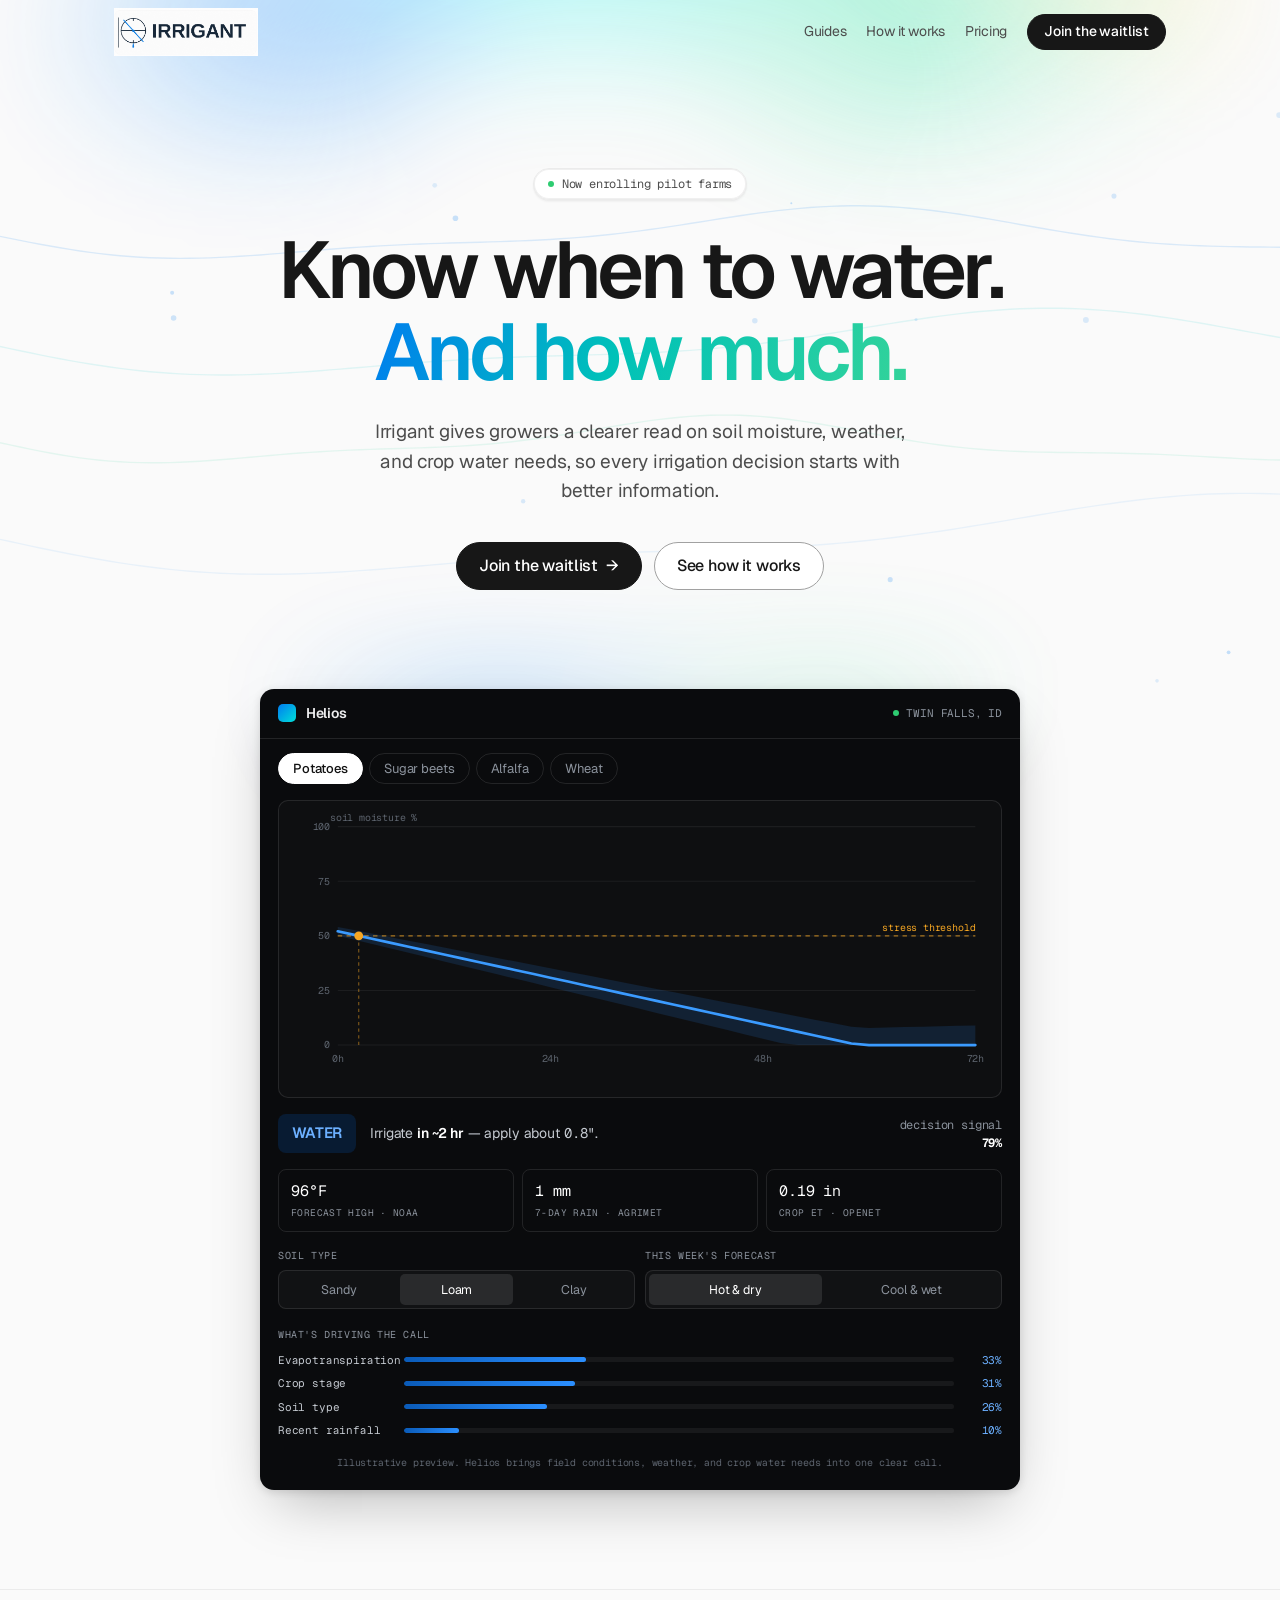
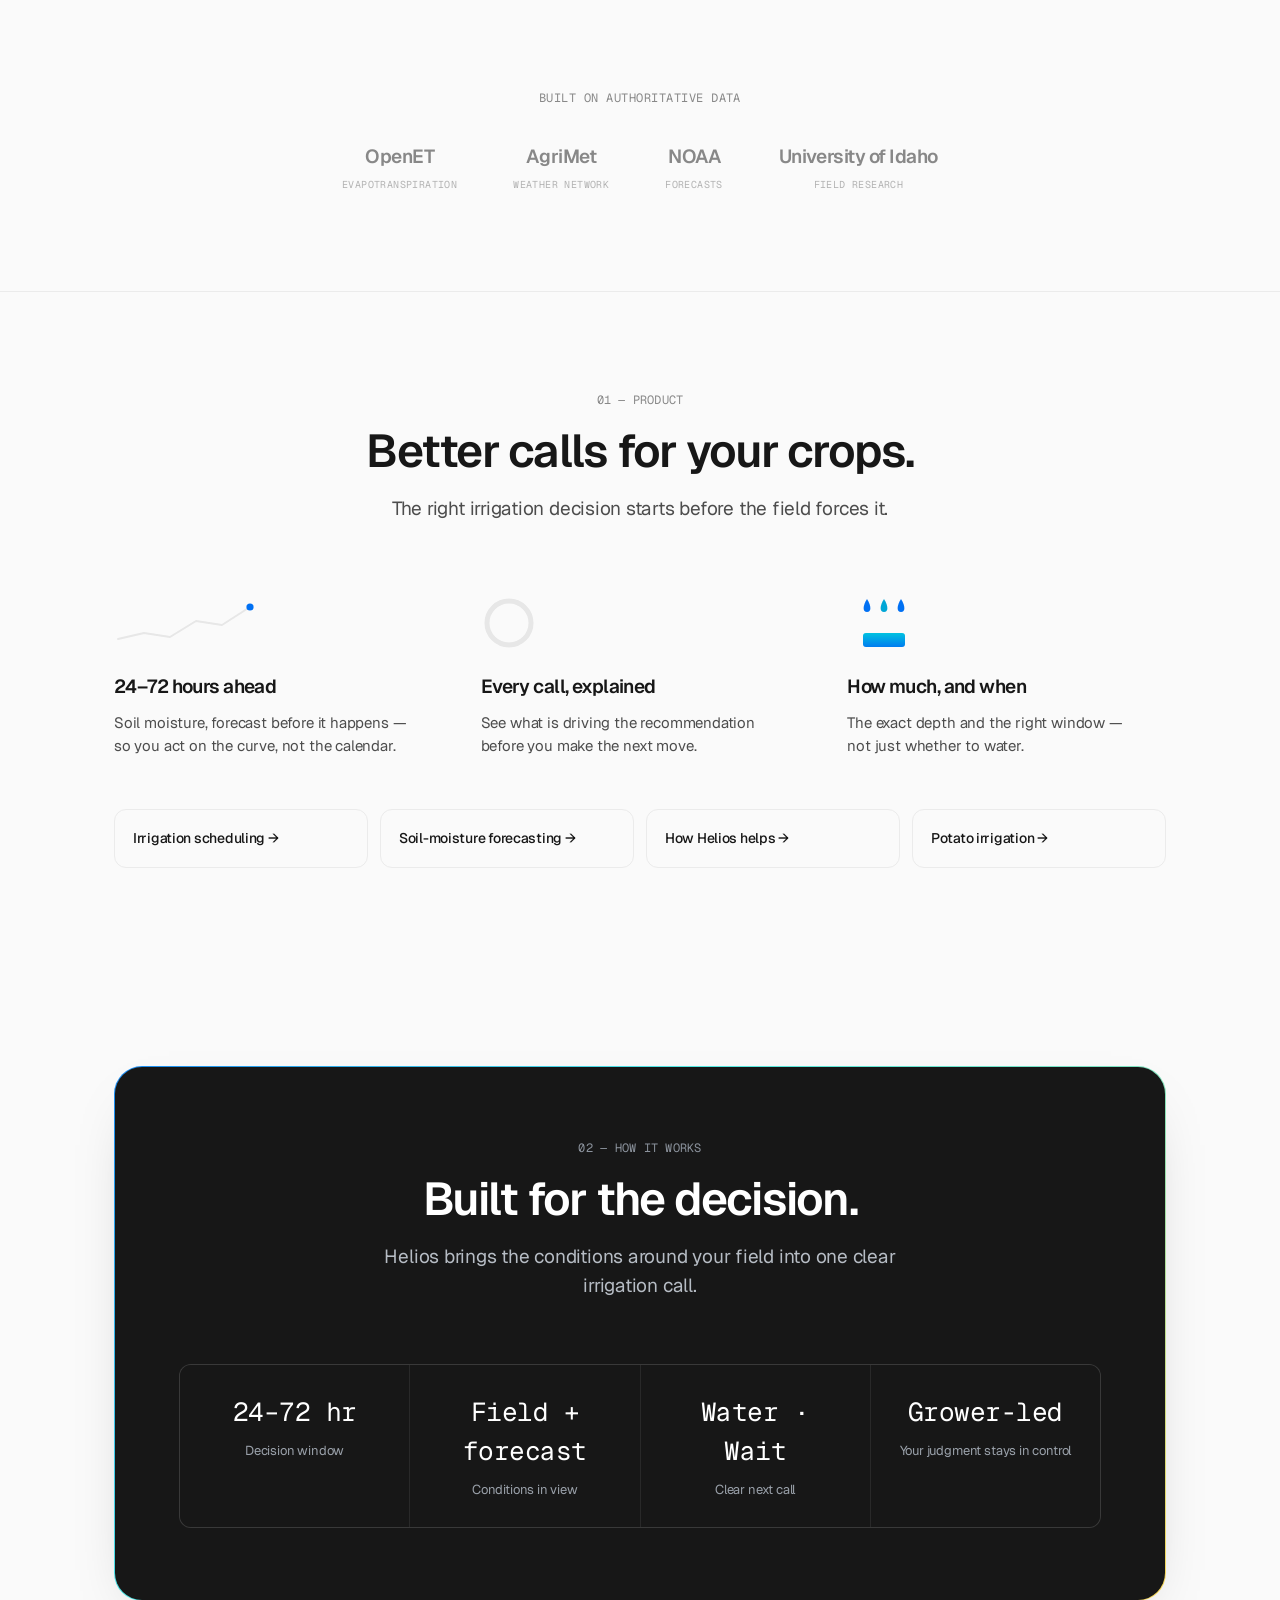
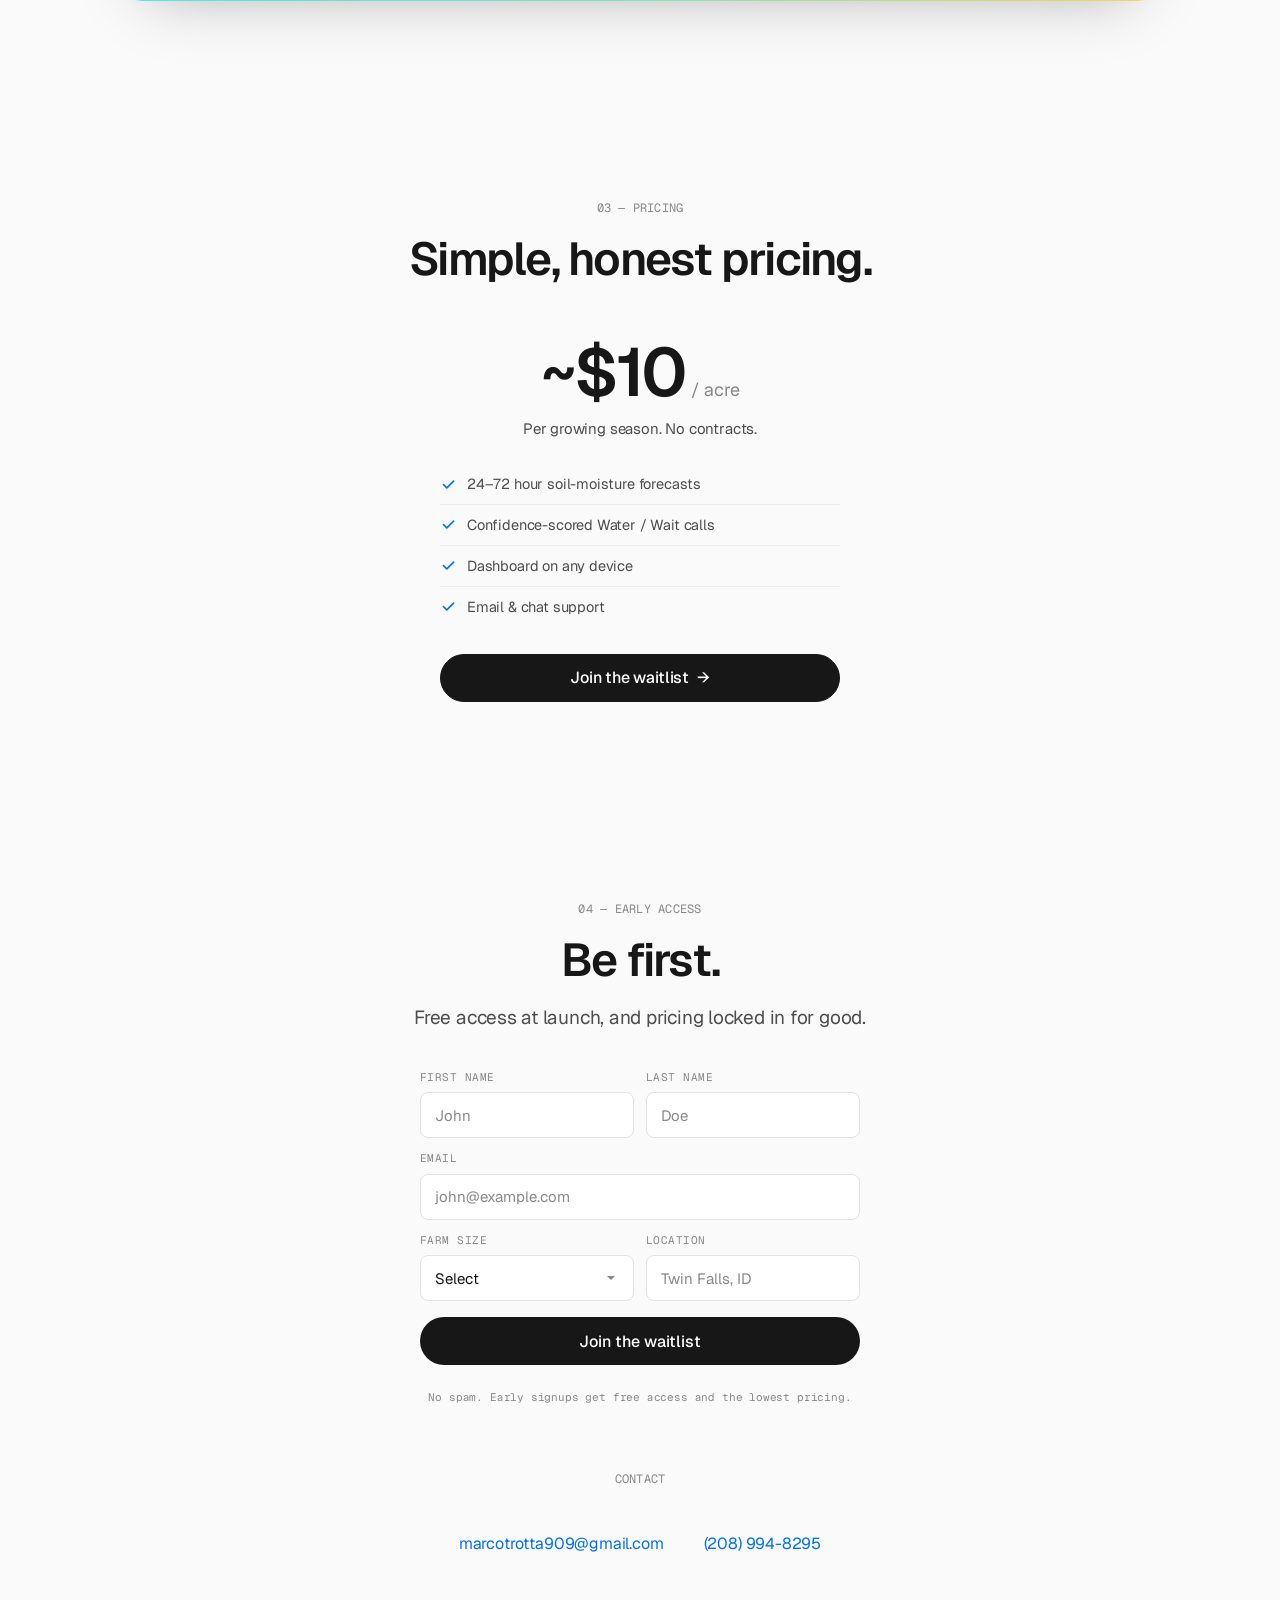
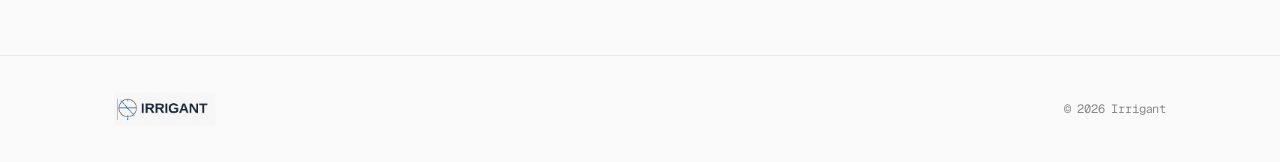
==== index.html @ f2afcee7 "Merge 32f2df7110c28eda33d85b821ad6e8010fde19b8 into 0d3e557276ffcbaf3c9c0ed1de2975c59dadc9e0" ====
<!DOCTYPE html>
<html lang="en">
<head>
  <meta charset="UTF-8">
  <meta name="viewport" content="width=device-width, initial-scale=1.0">
  <title>Irrigation Scheduling &amp; Soil-Moisture Forecasting | Irrigant</title>
  <meta name="description" content="Know when to water and how much to apply. Irrigant gives growers a clearer read on soil moisture, weather, and crop water needs.">
  <link rel="canonical" href="https://irrigant.xyz/">
  <meta property="og:title" content="Know when to water. And how much. | Irrigant">
  <meta property="og:description" content="Clearer irrigation decisions, built for growers.">
  <meta property="og:type" content="website">
  <meta property="og:url" content="https://irrigant.xyz/">
  <meta property="og:image" content="https://irrigant.xyz/assets/irrigant-social-card.png">
  <meta name="twitter:card" content="summary_large_image">
  <meta name="twitter:title" content="Know when to water. And how much. | Irrigant">
  <meta name="twitter:description" content="Clearer irrigation decisions, built for growers.">
  <meta name="twitter:image" content="https://irrigant.xyz/assets/irrigant-social-card.png">
  <link rel="preconnect" href="https://fonts.googleapis.com">
  <link rel="preconnect" href="https://fonts.gstatic.com" crossorigin>
  <link href="https://fonts.googleapis.com/css2?family=Geist:wght@400;500;600&family=Geist+Mono:wght@400;500&display=swap" rel="stylesheet">
  <script type="application/ld+json">{"@context":"https://schema.org","@graph":[{"@type":"Organization","name":"Irrigant","url":"https://irrigant.xyz/","logo":"https://irrigant.xyz/assets/logos/IrrigantLIGHT.png"},{"@type":"WebSite","name":"Irrigant","url":"https://irrigant.xyz/"}]}</script>
  <style>
    *, *::before, *::after { margin: 0; padding: 0; box-sizing: border-box; }

    :root {
      --ink: #171717;
      --body: #4d4d4d;
      --mute: #888888;
      --hairline: #ebebeb;
      --hairline-2: #e2e2e2;
      --hairline-strong: #a1a1a1;
      --canvas: #ffffff;
      --canvas-soft: #fafafa;
      --canvas-soft-2: #f5f5f5;
      --link: #0070f3;
      --link-deep: #0761d1;
      --water: #0070f3;
      --wait: #f5a623;
      /* dark product-mockup surface */
      --app-bg: #0a0b0d;
      --app-line: rgba(255,255,255,0.10);
      --app-text: #ededee;
      --app-mute: #8b929c;
      --font: 'Geist', Inter, system-ui, -apple-system, sans-serif;
      --mono: 'Geist Mono', ui-monospace, SFMono-Regular, Menlo, monospace;
      --maxw: 1100px;
      --pad: clamp(72px, 11vh, 128px);
      --shadow-2: 0 1px 1px rgba(0,0,0,0.02), 0 2px 2px rgba(0,0,0,0.04), inset 0 0 0 1px rgba(0,0,0,0.06);
      --shadow-3: 0 2px 2px rgba(0,0,0,0.03), 0 8px 12px -8px rgba(0,0,0,0.08), inset 0 0 0 1px rgba(0,0,0,0.06);
      --shadow-4: 0 2px 4px rgba(0,0,0,0.04), 0 12px 24px -8px rgba(0,0,0,0.10), inset 0 0 0 1px rgba(0,0,0,0.06);
      --shadow-app: 0 2px 8px rgba(0,0,0,0.12), 0 24px 56px -16px rgba(0,0,0,0.28);
    }

    html { scroll-behavior: smooth; }
    body {
      font-family: var(--font);
      background: var(--canvas-soft);
      color: var(--ink);
      -webkit-font-smoothing: antialiased;
      font-feature-settings: "ss01", "cv01";
      line-height: 1.5;
      letter-spacing: -0.011em;
    }
    ::selection { background: var(--ink); color: #f2f2f2; }
    .wrap { max-width: var(--maxw); margin: 0 auto; padding: 0 24px; }
    .narrow { max-width: 680px; margin-left: auto; margin-right: auto; }

    h1, h2, h3 { font-weight: 600; }
    .h-hero { font-size: clamp(44px, 6.4vw, 80px); line-height: 1.02; letter-spacing: -0.045em; }
    .h-lg   { font-size: clamp(30px, 4vw, 46px); line-height: 1.06; letter-spacing: -0.038em; }
    .h-md   { font-size: clamp(22px, 2.6vw, 28px); line-height: 1.12; letter-spacing: -0.03em; }
    .lead   { font-size: clamp(17px, 1.5vw, 19px); line-height: 1.55; color: var(--body); font-weight: 400; letter-spacing: -0.012em; }
    .eyebrow { font-family: var(--mono); font-size: 12px; font-weight: 400; letter-spacing: 0.02em; color: var(--mute); text-transform: uppercase; }
    .eyebrow b { color: var(--ink); font-weight: 500; }

    @keyframes up { from { opacity: 0; transform: translateY(20px);} to { opacity: 1; transform: none;} }
    .reveal { opacity: 0; transform: translateY(20px); transition: opacity .8s cubic-bezier(.2,.7,.2,1), transform .8s cubic-bezier(.2,.7,.2,1); }
    .reveal.in { opacity: 1; transform: none; }

    #progress { position: fixed; top: 0; left: 0; height: 2px; width: 0; background: var(--ink); z-index: 200; transition: width .12s linear; }

    /* nav */
    nav { position: fixed; top: 0; left: 0; right: 0; z-index: 100; height: 64px; display: flex; align-items: center; transition: background .3s, border-color .3s, backdrop-filter .3s; border-bottom: 1px solid transparent; }
    nav.scrolled { background: rgba(250,250,250,0.8); backdrop-filter: blur(12px); -webkit-backdrop-filter: blur(12px); border-color: var(--hairline); }
    nav .wrap { display: flex; align-items: center; justify-content: space-between; width: 100%; }
    .nav-brand img { height: 48px; width: auto; display: block; mix-blend-mode: multiply; }
    .foot-brand img { height: 34px; width: auto; display: block; mix-blend-mode: multiply; }
    .nav-right { display: flex; align-items: center; gap: 20px; }
    .nav-link { font-size: 14px; letter-spacing: -0.02em; color: var(--body); text-decoration: none; transition: color .15s; }
    .nav-link:hover { color: var(--ink); }
    @media (max-width: 640px) { .nav-link.hide-sm { display: none; } }

    /* buttons (pills) */
    .btn { display: inline-flex; align-items: center; justify-content: center; gap: 8px; font-family: var(--font); font-weight: 500; text-decoration: none; cursor: pointer; border-radius: 100px; transition: background .2s, color .2s, border-color .2s, transform .15s; white-space: nowrap; }
    .btn-primary { background: var(--ink); color: #fff; font-size: 16px; padding: 0 22px; height: 48px; border: 1px solid var(--ink); }
    .btn-primary:hover { background: #000; transform: translateY(-1px); }
    .btn-secondary { background: var(--canvas); color: var(--ink); font-size: 16px; padding: 0 22px; height: 48px; border: 1px solid var(--hairline-strong); }
    .btn-secondary:hover { border-color: var(--ink); }
    .btn-sm { height: 36px; font-size: 14px; padding: 0 16px; }
    .btn .arr { transition: transform .2s; }
    .btn:hover .arr { transform: translateX(2px); }

    /* hero */
    .hero { position: relative; padding: 168px 0 var(--pad); overflow: hidden; }
    .mesh { position: absolute; top: -120px; left: 50%; transform: translateX(-50%); width: 1300px; max-width: 150vw; height: 640px; z-index: 0; pointer-events: none;
      background:
        radial-gradient(34% 50% at 18% 18%, rgba(0,124,240,0.50), transparent 70%),
        radial-gradient(34% 48% at 44% 4%, rgba(0,223,216,0.42), transparent 70%),
        radial-gradient(36% 52% at 72% 16%, rgba(52,211,153,0.40), transparent 70%),
        radial-gradient(28% 44% at 92% 6%, rgba(249,203,40,0.34), transparent 70%);
      filter: blur(46px) saturate(138%);
      opacity: 0.85;
      mask-image: radial-gradient(70% 80% at 50% 30%, #000 30%, transparent 78%);
      -webkit-mask-image: radial-gradient(70% 80% at 50% 30%, #000 30%, transparent 78%);
      animation: meshdrift 18s ease-in-out infinite;
    }
    @keyframes meshdrift { 0%{transform:translateX(-50%) scale(1);} 50%{transform:translateX(-51%) translateY(14px) scale(1.07);} 100%{transform:translateX(-50%) scale(1);} }
    .hero-canvas { position: absolute; inset: 0; z-index: 0; width: 100%; height: 100%; pointer-events: none; }
    .grad { background: linear-gradient(110deg, #007cf0, #00c2b8 46%, #34d399); -webkit-background-clip: text; background-clip: text; color: transparent; }
    @media (prefers-reduced-motion: reduce) { .mesh { animation: none; } }
    .hero .wrap { position: relative; z-index: 1; text-align: center; }
    .hero .badge { display: inline-flex; align-items: center; gap: 8px; font-family: var(--mono); font-size: 12px; color: var(--body); background: var(--canvas); border: 1px solid var(--hairline); border-radius: 100px; padding: 6px 14px; margin-bottom: 30px; box-shadow: var(--shadow-2); }
    .hero .badge .dot { width: 6px; height: 6px; border-radius: 50%; background: #2ecc71; }
    .hero h1 { margin-bottom: 24px; }
    .hero h1 .em { color: var(--link); }
    .hero .lead { max-width: 560px; margin: 0 auto 36px; }
    .hero-actions { display: inline-flex; gap: 12px; flex-wrap: wrap; justify-content: center; }

    /* showcase (dark product mockup) */
    .showcase { padding: 0 0 var(--pad); position: relative; }
    .showcase .wrap { position: relative; }
    .app-glow { position: absolute; top: -40px; left: 50%; transform: translateX(-50%); width: 720px; max-width: 96%; height: 280px; z-index: 0; pointer-events: none;
      background: radial-gradient(50% 60% at 30% 20%, rgba(0,124,240,0.30), transparent 70%), radial-gradient(50% 60% at 75% 10%, rgba(52,211,153,0.24), transparent 70%);
      filter: blur(50px); opacity: 0.7; }

    .app { position: relative; z-index: 1; max-width: 760px; margin: 0 auto; background: var(--app-bg); color: var(--app-text); border-radius: 14px; box-shadow: var(--shadow-app); overflow: hidden; }
    .app-top { display: flex; align-items: center; justify-content: space-between; padding: 14px 18px; border-bottom: 1px solid var(--app-line); }
    .app-brand { display: flex; align-items: center; gap: 10px; font-weight: 600; font-size: 14px; letter-spacing: -0.02em; }
    .app-brand .glyph { width: 18px; height: 18px; border-radius: 5px; background: linear-gradient(135deg, #007cf0, #00dfd8); }
    .app-loc { font-family: var(--mono); font-size: 11px; color: var(--app-mute); display: flex; align-items: center; gap: 7px; }
    .app-loc .dot { width: 6px; height: 6px; border-radius: 50%; background: #2ecc71; }

    .app-tabs { display: flex; gap: 6px; padding: 14px 18px 0; flex-wrap: wrap; }
    .app-tab { font-family: var(--font); font-size: 13px; color: var(--app-mute); background: transparent; border: 1px solid var(--app-line); border-radius: 100px; padding: 6px 14px; cursor: pointer; transition: all .15s; letter-spacing: -0.01em; }
    .app-tab:hover { color: var(--app-text); }
    .app-tab.active { background: #fff; color: #111; border-color: #fff; font-weight: 500; }

    .app-body { padding: 16px 18px 20px; }
    .app-chart { background: rgba(255,255,255,0.02); border: 1px solid var(--app-line); border-radius: 10px; padding: 8px 8px 2px; }
    .app-chart svg { display: block; width: 100%; height: auto; }
    .gridline { stroke: rgba(255,255,255,0.06); stroke-width: 1; }
    .axis-label { font-family: var(--mono); font-size: 9px; fill: #5d646e; }
    .thresh-line { stroke: var(--wait); stroke-width: 1; stroke-dasharray: 4 4; opacity: 0.65; }
    .thresh-text { font-family: var(--mono); font-size: 9px; fill: var(--wait); }
    .band { opacity: 0.14; transition: opacity .4s; }
    #fcLine { transition: stroke-dashoffset .9s cubic-bezier(.2,.7,.2,1); }
    .cross-dot { fill: var(--wait); }

    .rec { display: flex; align-items: center; gap: 14px; margin-top: 16px; }
    .rec-badge { font-weight: 600; font-size: 15px; letter-spacing: -0.01em; padding: 8px 14px; border-radius: 8px; flex-shrink: 0; }
    .rec.water .rec-badge { background: rgba(0,112,243,0.16); color: #6cb0ff; }
    .rec.wait .rec-badge { background: rgba(245,166,35,0.16); color: #f5b955; }
    .rec-text { font-size: 14px; color: #c4c9d0; letter-spacing: -0.01em; }
    .rec-text b { color: #fff; font-weight: 600; }
    .rec-text .mono { font-family: var(--mono); }
    .rec-conf { margin-left: auto; font-family: var(--mono); font-size: 12px; color: var(--app-mute); text-align: right; flex-shrink: 0; }
    .rec-conf b { color: #fff; }

    .chips { display: grid; grid-template-columns: repeat(3, 1fr); gap: 8px; margin-top: 16px; }
    .chip { border: 1px solid var(--app-line); border-radius: 8px; padding: 10px 12px; }
    .chip .cv { font-family: var(--mono); font-size: 15px; color: #fff; letter-spacing: -0.01em; }
    .chip .ck { font-family: var(--mono); font-size: 9.5px; color: var(--app-mute); margin-top: 4px; text-transform: uppercase; letter-spacing: 0.04em; }

    .app-controls { display: flex; gap: 10px; margin-top: 16px; flex-wrap: wrap; }
    .ctl { flex: 1; min-width: 150px; }
    .ctl-label { font-family: var(--mono); font-size: 10px; color: var(--app-mute); text-transform: uppercase; letter-spacing: 0.06em; margin-bottom: 7px; }
    .seg { display: flex; gap: 4px; background: rgba(255,255,255,0.03); border: 1px solid var(--app-line); border-radius: 8px; padding: 3px; }
    .seg button { flex: 1; font-family: var(--font); font-size: 12.5px; color: var(--app-mute); background: transparent; border: none; border-radius: 5px; padding: 7px 4px; cursor: pointer; transition: all .15s; letter-spacing: -0.01em; }
    .seg button.active { background: rgba(255,255,255,0.10); color: #fff; }

    .drivers { margin-top: 18px; }
    .drivers-h { font-family: var(--mono); font-size: 10px; color: var(--app-mute); text-transform: uppercase; letter-spacing: 0.06em; margin-bottom: 10px; }
    .drow { display: grid; grid-template-columns: 116px 1fr 38px; align-items: center; gap: 10px; margin-bottom: 7px; }
    .dname { font-family: var(--mono); font-size: 11px; color: #c4c9d0; }
    .dbar { height: 5px; background: rgba(255,255,255,0.06); border-radius: 3px; overflow: hidden; }
    .dbar span { display: block; height: 100%; background: linear-gradient(90deg, #0a5bb8, #2b8fff); border-radius: 3px; width: 0; transition: width .7s cubic-bezier(.2,.7,.2,1); }
    .dval { font-family: var(--mono); font-size: 11px; color: #6cb0ff; text-align: right; }
    .app-note { font-family: var(--mono); font-size: 10px; color: #5d646e; margin-top: 16px; text-align: center; }

    /* logo strip */
    .strip { padding: var(--pad) 0; border-top: 1px solid var(--hairline); border-bottom: 1px solid var(--hairline); }
    .strip .lab { text-align: center; font-family: var(--mono); font-size: 12px; letter-spacing: 0.04em; text-transform: uppercase; color: var(--mute); margin-bottom: 36px; }
    .strip-row { display: flex; flex-wrap: wrap; align-items: center; justify-content: center; gap: 18px 56px; }
    .strip-item { display: flex; flex-direction: column; align-items: center; gap: 6px; text-decoration: none; }
    .strip-item .nm { font-size: 19px; font-weight: 600; letter-spacing: -0.025em; color: var(--mute); transition: color .2s; }
    .strip-item:hover .nm { color: var(--ink); }
    .strip-item .sub { font-family: var(--mono); font-size: 10px; color: #b3b3b3; text-transform: uppercase; letter-spacing: 0.04em; }

    /* sections */
    section.block { padding: var(--pad) 0; }
    .sec-head { max-width: 640px; margin: 0 auto; text-align: center; }
    .sec-head .eyebrow { display: block; margin-bottom: 18px; }
    .sec-head .lead { margin: 18px auto 0; max-width: 540px; }

    /* feature cards */
    .features-grid { display: grid; grid-template-columns: repeat(3, 1fr); gap: 40px 48px; margin-top: clamp(52px, 8vh, 84px); }
    .feature h3 { font-size: 19px; letter-spacing: -0.03em; margin-bottom: 9px; }
    .feature p { font-size: 15px; line-height: 1.55; color: var(--body); max-width: 300px; }
    .guide-links { display: grid; grid-template-columns: repeat(4, 1fr); gap: 12px; margin-top: 52px; }
    .guide-link { display: block; padding: 18px; border: 1px solid var(--hairline); border-radius: 12px; color: var(--ink); font-size: 14px; font-weight: 500; letter-spacing: -0.02em; text-decoration: none; transition: border-color .15s, transform .15s; }
    .guide-link:hover { border-color: var(--ink); transform: translateY(-2px); }
    .viz { height: 56px; margin-bottom: 22px; }
    .viz svg { height: 100%; width: auto; display: block; overflow: visible; }
    .fc-track, .fc-line, .cf-track, .cf-arc { fill: none; }
    .fc-track, .fc-line { stroke-linecap: round; stroke-linejoin: round; }
    .fc-line { stroke-dasharray: 180; stroke-dashoffset: 180; animation: fcdraw 3.6s ease-in-out infinite; }
    @keyframes fcdraw { 0%{stroke-dashoffset:180;} 50%{stroke-dashoffset:0;} 86%{stroke-dashoffset:0;} 100%{stroke-dashoffset:180;} }
    .fc-dot { animation: fcdot 3.6s ease-in-out infinite; }
    @keyframes fcdot { 0%,45%{opacity:0;} 56%{opacity:1;} 86%{opacity:1;} 100%{opacity:0;} }
    .cf-arc { stroke-linecap: round; stroke-dasharray: 138; stroke-dashoffset: 138; animation: cffill 3.6s ease-in-out infinite; }
    @keyframes cffill { 0%{stroke-dashoffset:138;} 50%{stroke-dashoffset:36;} 86%{stroke-dashoffset:36;} 100%{stroke-dashoffset:138;} }
    .wt-d { transform-box: fill-box; transform-origin: center; animation: wtfall 2.4s ease-in infinite; }
    .wt-d2 { animation-delay: .8s; } .wt-d3 { animation-delay: 1.6s; }
    @keyframes wtfall { 0%{transform:translateY(-6px);opacity:0;} 16%{opacity:1;} 72%{opacity:1;transform:translateY(20px);} 100%{transform:translateY(26px);opacity:0;} }
    .wt-fill { transform-box: fill-box; transform-origin: bottom; animation: wtrise 4.8s ease-in-out infinite; }
    @keyframes wtrise { 0%,100%{transform:scaleY(0.4);} 50%{transform:scaleY(0.88);} }
    @media (prefers-reduced-motion: reduce){ .fc-line,.fc-dot,.cf-arc,.wt-d,.wt-fill{ animation:none; } .fc-line{stroke-dashoffset:0;} .cf-arc{stroke-dashoffset:36;} .fc-dot{opacity:1;} }

    /* dark band — the science */
    .dark-panel { position: relative; color: #fff; border-radius: 28px; padding: clamp(52px, 8vh, 92px) clamp(28px, 5vw, 72px); text-align: center; border: 1px solid transparent;
      background: linear-gradient(var(--ink), var(--ink)) padding-box, linear-gradient(135deg, rgba(0,124,240,0.9), rgba(0,223,216,0.68) 36%, rgba(52,211,153,0.62) 66%, rgba(249,203,40,0.78)) border-box;
      box-shadow: 0 24px 60px -34px rgba(0,0,0,0.35); }
    .dark-panel .eyebrow { color: #8b929c; display: block; margin-bottom: 18px; }
    .dark-panel h2 { text-align: center; }
    .dark-panel .lead { color: #b6bcc4; text-align: center; margin: 18px auto 0; max-width: 540px; }
    .sci-grid { display: grid; grid-template-columns: repeat(4, 1fr); gap: 1px; margin-top: clamp(48px, 7vh, 72px); background: rgba(255,255,255,0.08); border: 1px solid rgba(255,255,255,0.08); border-radius: 12px; overflow: hidden; }
    .sci { background: var(--ink); padding: 28px 22px; }
    .sci .v { font-family: var(--mono); font-size: clamp(20px, 2.4vw, 26px); letter-spacing: -0.02em; color: #fff; }
    .sci .k { font-size: 13px; color: #9aa1aa; margin-top: 10px; line-height: 1.4; }

    /* pricing */
    .price-card { max-width: 400px; margin: clamp(40px,6vh,64px) auto 0; text-align: center; }
    .price-amt { font-size: clamp(48px, 8vw, 68px); font-weight: 600; letter-spacing: -0.04em; line-height: 1; }
    .price-amt .per { font-size: 18px; color: var(--mute); font-weight: 400; letter-spacing: -0.01em; }
    .price-sub { font-size: 15px; color: var(--body); margin: 12px 0 24px; }
    .price-feats { list-style: none; text-align: left; margin-bottom: 28px; }
    .price-feats li { font-size: 14.5px; color: var(--body); padding: 9px 0; border-bottom: 1px solid var(--hairline); display: flex; gap: 10px; align-items: center; }
    .price-feats li:last-child { border-bottom: none; }
    .price-feats svg { flex-shrink: 0; color: var(--link); }

    /* waitlist / form */
    .wl-form { max-width: 440px; margin: 36px auto 0; display: flex; flex-direction: column; gap: 12px; text-align: left; }
    .row2 { display: grid; grid-template-columns: 1fr 1fr; gap: 12px; }
    .fg label { display: block; font-family: var(--mono); font-size: 11px; color: var(--mute); text-transform: uppercase; letter-spacing: 0.04em; margin-bottom: 7px; }
    .fg input, .fg select { width: 100%; font-family: var(--font); font-size: 15px; color: var(--ink); background: var(--canvas); border: 1px solid var(--hairline-2); border-radius: 8px; padding: 0 14px; height: 46px; outline: none; transition: border-color .2s, box-shadow .2s; -webkit-appearance: none; appearance: none; }
    .fg select { background-image: url("data:image/svg+xml,%3Csvg xmlns='http://www.w3.org/2000/svg' width='16' height='16' fill='%23888' viewBox='0 0 16 16'%3E%3Cpath d='M4 6l4 4 4-4'/%3E%3C/svg%3E"); background-repeat: no-repeat; background-position: right 14px center; }
    .fg input::placeholder { color: var(--mute); }
    .fg input:focus, .fg select:focus { border-color: var(--ink); box-shadow: 0 0 0 3px rgba(0,0,0,0.06); }
    .wl-submit { height: 48px; border-radius: 100px; background: var(--ink); color: #fff; border: none; font-family: var(--font); font-size: 16px; font-weight: 500; cursor: pointer; transition: background .2s, transform .15s; margin-top: 4px; }
    .wl-submit:hover { background: #000; transform: translateY(-1px); }
    .wl-note { font-family: var(--mono); font-size: 11px; color: var(--mute); text-align: center; margin-top: 12px; }
    .wl-success { display: none; text-align: center; margin-top: 32px; }
    .wl-success.show { display: block; }

    /* contact + footer */
    .contact-row { display: inline-flex; gap: 40px; margin-top: 26px; flex-wrap: wrap; justify-content: center; }
    .contact-row a { font-size: 16px; color: var(--link); text-decoration: none; }
    .contact-row a:hover { text-decoration: underline; }
    footer { border-top: 1px solid var(--hairline); padding: 36px 0; }
    footer .wrap { display: flex; align-items: center; justify-content: space-between; gap: 16px; flex-wrap: wrap; }
    .footer-logo { height: 22px; opacity: 0.85; }
    .footer-text { font-family: var(--mono); font-size: 12px; color: var(--mute); }

    @media (max-width: 820px) {
      .features-grid { grid-template-columns: 1fr; }
      .guide-links { grid-template-columns: 1fr 1fr; }
      .sci-grid { grid-template-columns: 1fr 1fr; }
    }
    @media (max-width: 560px) {
      .chips { grid-template-columns: 1fr; }
      .guide-links { grid-template-columns: 1fr; }
      .app-controls { flex-direction: column; }
      .sci-grid { grid-template-columns: 1fr; }
      .row2 { grid-template-columns: 1fr; }
      .hero-actions { width: 100%; flex-direction: column; }
      .hero-actions .btn { width: 100%; }
      .drow { grid-template-columns: 100px 1fr 34px; }
    }
  </style>
</head>
<body>

  <div id="progress"></div>

  <nav id="nav">
    <div class="wrap">
      <span class="nav-brand"><img src="assets/logos/IrrigantLIGHT.png" alt="Irrigant"></span>
      <div class="nav-right">
        <a href="irrigation-scheduling.html" class="nav-link hide-sm">Guides</a>
        <a href="#science" class="nav-link hide-sm">How it works</a>
        <a href="#pricing" class="nav-link hide-sm">Pricing</a>
        <a href="#waitlist" class="btn btn-primary btn-sm">Join the waitlist</a>
      </div>
    </div>
  </nav>

  <!-- HERO -->
  <header class="hero">
    <div class="mesh"></div>
    <canvas class="hero-canvas" id="heroCanvas"></canvas>
    <div class="wrap">
      <span class="badge"><span class="dot"></span> Now enrolling pilot farms</span>
      <h1 class="h-hero">Know when to water.<br><span class="grad">And how much.</span></h1>
      <p class="lead">Irrigant gives growers a clearer read on soil moisture, weather, and crop water needs, so every irrigation decision starts with better information.</p>
      <div class="hero-actions">
        <a href="#waitlist" class="btn btn-primary">Join the waitlist <span class="arr">→</span></a>
        <a href="#product" class="btn btn-secondary">See how it works</a>
      </div>
    </div>
  </header>

  <!-- PRODUCT SHOWCASE (dark mockup) -->
  <section class="showcase" id="product">
    <div class="wrap">
      <div class="app-glow"></div>
      <div class="app reveal" id="app">
        <div class="app-top">
          <div class="app-brand"><span class="glyph"></span> Helios</div>
          <div class="app-loc"><span class="dot"></span> TWIN FALLS, ID</div>
        </div>
        <div class="app-tabs" id="cropTabs">
          <button class="app-tab active" data-crop="potatoes">Potatoes</button>
          <button class="app-tab" data-crop="sugarbeets">Sugar beets</button>
          <button class="app-tab" data-crop="alfalfa">Alfalfa</button>
          <button class="app-tab" data-crop="wheat">Wheat</button>
        </div>
        <div class="app-body">
          <div class="app-chart"><svg viewBox="0 0 640 260" id="chart" role="img" aria-label="Soil moisture forecast"></svg></div>

          <div class="rec" id="rec">
            <div class="rec-badge" id="recBadge">WATER</div>
            <div class="rec-text" id="recText">Irrigate soon.</div>
            <div class="rec-conf" id="recConf">decision signal<br><b>—</b></div>
          </div>

          <div class="chips">
            <div class="chip"><div class="cv" id="chTemp">—</div><div class="ck">Forecast high · NOAA</div></div>
            <div class="chip"><div class="cv" id="chRain">—</div><div class="ck">7-day rain · AgriMet</div></div>
            <div class="chip"><div class="cv" id="chEt">—</div><div class="ck">Crop ET · OpenET</div></div>
          </div>

          <div class="app-controls">
            <div class="ctl">
              <div class="ctl-label">Soil type</div>
              <div class="seg" id="soilSeg">
                <button data-soil="sandy">Sandy</button>
                <button data-soil="loam" class="active">Loam</button>
                <button data-soil="clay">Clay</button>
              </div>
            </div>
            <div class="ctl">
              <div class="ctl-label">This week's forecast</div>
              <div class="seg" id="scenSeg">
                <button data-scen="dry" class="active">Hot &amp; dry</button>
                <button data-scen="wet">Cool &amp; wet</button>
              </div>
            </div>
          </div>

          <div class="drivers">
            <div class="drivers-h">What's driving the call</div>
            <div id="driverList"></div>
          </div>

          <div class="app-note">Illustrative preview. Helios brings field conditions, weather, and crop water needs into one clear call.</div>
        </div>
      </div>
    </div>
  </section>

  <!-- DATA SOURCES -->
  <section class="strip">
    <div class="wrap">
      <div class="lab reveal">Built on authoritative data</div>
      <div class="strip-row">
        <span class="strip-item reveal"><span class="nm">OpenET</span><span class="sub">Evapotranspiration</span></span>
        <span class="strip-item reveal"><span class="nm">AgriMet</span><span class="sub">Weather network</span></span>
        <span class="strip-item reveal"><span class="nm">NOAA</span><span class="sub">Forecasts</span></span>
        <span class="strip-item reveal"><span class="nm">University of Idaho</span><span class="sub">Field research</span></span>
      </div>
    </div>
  </section>

  <!-- FEATURES -->
  <section class="block" id="features">
    <div class="wrap">
      <div class="sec-head reveal">
        <span class="eyebrow">01 — Product</span>
        <h2 class="h-lg">Better calls for your crops.</h2>
        <p class="lead">The right irrigation decision starts before the field forces it.</p>
      </div>
      <div class="features-grid">
        <div class="feature reveal">
          <div class="viz viz-fc">
            <svg viewBox="0 0 140 56" aria-hidden="true">
              <defs><linearGradient id="fcg" x1="0" y1="0" x2="1" y2="0"><stop offset="0" stop-color="#007cf0"/><stop offset="1" stop-color="#00c2e0"/></linearGradient></defs>
              <polyline class="fc-track" points="4,44 30,38 56,42 82,26 108,30 136,12" stroke="#e7e7e7" stroke-width="2"/>
              <polyline class="fc-line" points="4,44 30,38 56,42 82,26 108,30 136,12" stroke="url(#fcg)" stroke-width="2.6"/>
              <circle class="fc-dot" cx="136" cy="12" r="3.6" fill="#0070f3"/>
            </svg>
          </div>
          <h3>24–72 hours ahead</h3>
          <p>Soil moisture, forecast before it happens — so you act on the curve, not the calendar.</p>
        </div>
        <div class="feature reveal">
          <div class="viz viz-cf">
            <svg viewBox="0 0 56 56" aria-hidden="true">
              <defs><linearGradient id="cfg" x1="0" y1="0" x2="1" y2="1"><stop offset="0" stop-color="#00b886"/><stop offset="1" stop-color="#34d399"/></linearGradient></defs>
              <circle class="cf-track" cx="28" cy="28" r="22" stroke="#e7e7e7" stroke-width="5"/>
              <circle class="cf-arc" cx="28" cy="28" r="22" stroke="url(#cfg)" stroke-width="5" transform="rotate(-90 28 28)"/>
            </svg>
          </div>
          <h3>Every call, explained</h3>
          <p>See what is driving the recommendation before you make the next move.</p>
        </div>
        <div class="feature reveal">
          <div class="viz viz-wt">
            <svg viewBox="0 0 70 56" aria-hidden="true">
              <defs><linearGradient id="wtg" x1="0" y1="0" x2="0" y2="1"><stop offset="0" stop-color="#00c2e0"/><stop offset="1" stop-color="#007cf0"/></linearGradient></defs>
              <path class="wt-d wt-d1" d="M20 4 C 24.5 11, 24.5 17, 20 17 C 15.5 17, 15.5 11, 20 4 Z" fill="#0070f3"/>
              <path class="wt-d wt-d2" d="M37 4 C 41.5 11, 41.5 17, 37 17 C 32.5 17, 32.5 11, 37 4 Z" fill="#00a6d6"/>
              <path class="wt-d wt-d3" d="M54 4 C 58.5 11, 58.5 17, 54 17 C 49.5 17, 49.5 11, 54 4 Z" fill="#0070f3"/>
              <rect x="16" y="38" width="42" height="14" rx="3" fill="#eaf1f7"/>
              <rect class="wt-fill" x="16" y="38" width="42" height="14" rx="3" fill="url(#wtg)"/>
            </svg>
          </div>
          <h3>How much, and when</h3>
          <p>The exact depth and the right window — not just whether to water.</p>
        </div>
      </div>
      <div class="guide-links reveal" aria-label="Irrigation guides">
        <a class="guide-link" href="irrigation-scheduling.html">Irrigation scheduling <span aria-hidden="true">→</span></a>
        <a class="guide-link" href="soil-moisture-forecasting.html">Soil-moisture forecasting <span aria-hidden="true">→</span></a>
        <a class="guide-link" href="how-helios-helps.html">How Helios helps <span aria-hidden="true">→</span></a>
        <a class="guide-link" href="potato-irrigation-guide.html">Potato irrigation <span aria-hidden="true">→</span></a>
      </div>
    </div>
  </section>

  <!-- SCIENCE (dark band) -->
  <section class="block" id="science">
    <div class="wrap">
     <div class="dark-panel reveal">
      <span class="eyebrow reveal">02 — How it works</span>
      <h2 class="h-lg reveal">Built for the decision.</h2>
      <p class="lead reveal">Helios brings the conditions around your field into one clear irrigation call.</p>
      <div class="sci-grid">
        <div class="sci reveal"><div class="v">24–72 hr</div><div class="k">Decision window</div></div>
        <div class="sci reveal"><div class="v">Field + forecast</div><div class="k">Conditions in view</div></div>
        <div class="sci reveal"><div class="v">Water · Wait</div><div class="k">Clear next call</div></div>
        <div class="sci reveal"><div class="v">Grower-led</div><div class="k">Your judgment stays in control</div></div>
      </div>
     </div>
    </div>
  </section>

  <!-- PRICING -->
  <section class="block" id="pricing">
    <div class="wrap">
      <div class="sec-head reveal">
        <span class="eyebrow">03 — Pricing</span>
        <h2 class="h-lg">Simple, honest pricing.</h2>
      </div>
      <div class="price-card reveal">
        <div class="price-amt">~$10<span class="per"> / acre</span></div>
        <div class="price-sub">Per growing season. No contracts.</div>
        <ul class="price-feats">
          <li><svg width="17" height="17" viewBox="0 0 20 20" fill="currentColor"><path fill-rule="evenodd" d="M16.7 5.3a1 1 0 010 1.4l-8 8a1 1 0 01-1.4 0l-4-4a1 1 0 011.4-1.4L8 12.6l7.3-7.3a1 1 0 011.4 0z"/></svg> 24–72 hour soil-moisture forecasts</li>
          <li><svg width="17" height="17" viewBox="0 0 20 20" fill="currentColor"><path fill-rule="evenodd" d="M16.7 5.3a1 1 0 010 1.4l-8 8a1 1 0 01-1.4 0l-4-4a1 1 0 011.4-1.4L8 12.6l7.3-7.3a1 1 0 011.4 0z"/></svg> Confidence-scored Water / Wait calls</li>
          <li><svg width="17" height="17" viewBox="0 0 20 20" fill="currentColor"><path fill-rule="evenodd" d="M16.7 5.3a1 1 0 010 1.4l-8 8a1 1 0 01-1.4 0l-4-4a1 1 0 011.4-1.4L8 12.6l7.3-7.3a1 1 0 011.4 0z"/></svg> Dashboard on any device</li>
          <li><svg width="17" height="17" viewBox="0 0 20 20" fill="currentColor"><path fill-rule="evenodd" d="M16.7 5.3a1 1 0 010 1.4l-8 8a1 1 0 01-1.4 0l-4-4a1 1 0 011.4-1.4L8 12.6l7.3-7.3a1 1 0 011.4 0z"/></svg> Email &amp; chat support</li>
        </ul>
        <a href="#waitlist" class="btn btn-primary" style="width:100%;">Join the waitlist <span class="arr">→</span></a>
      </div>
    </div>
  </section>

  <!-- WAITLIST -->
  <section class="block" id="waitlist">
    <div class="wrap">
      <div class="sec-head reveal">
        <span class="eyebrow">04 — Early access</span>
        <h2 class="h-lg">Be first.</h2>
        <p class="lead">Free access at launch, and pricing locked in for good.</p>
      </div>
      <form class="wl-form reveal" id="waitlistForm" action="https://formspree.io/f/xojpodak" method="POST">
        <div class="row2">
          <div class="fg"><label for="firstName">First name</label><input type="text" id="firstName" name="firstName" placeholder="John" required></div>
          <div class="fg"><label for="lastName">Last name</label><input type="text" id="lastName" name="lastName" placeholder="Doe" required></div>
        </div>
        <div class="fg"><label for="email">Email</label><input type="email" id="email" name="email" placeholder="john@example.com" required></div>
        <div class="row2">
          <div class="fg"><label for="farmSize">Farm size</label>
            <select id="farmSize" name="farmSize">
              <option value="" disabled selected>Select</option>
              <option value="under-50">Under 50 acres</option>
              <option value="50-100">50–100 acres</option>
              <option value="100-250">100–250 acres</option>
              <option value="250-500">250–500 acres</option>
              <option value="500+">500+ acres</option>
            </select>
          </div>
          <div class="fg"><label for="location">Location</label><input type="text" id="location" name="location" placeholder="Twin Falls, ID"></div>
        </div>
        <button type="submit" class="wl-submit" id="submitBtn">Join the waitlist</button>
        <p class="wl-note">No spam. Early signups get free access and the lowest pricing.</p>
      </form>
      <div class="wl-success" id="formSuccess">
        <h2 class="h-md">You're on the list.</h2>
        <p class="lead" style="margin-top:10px;">We'll reach out when Helios is ready.</p>
      </div>
      <div class="sec-head reveal" style="margin-top:64px;">
        <span class="eyebrow">Contact</span>
        <div class="contact-row">
          <a href="mailto:marcotrotta909@gmail.com">marcotrotta909@gmail.com</a>
          <a href="tel:+12089948295">(208) 994-8295</a>
        </div>
      </div>
    </div>
  </section>

  <footer>
    <div class="wrap">
      <span class="foot-brand"><img src="assets/logos/IrrigantLIGHT.png" alt="Irrigant"></span>
      <span class="footer-text">© 2026 Irrigant</span>
    </div>
  </footer>

  <script>
  (function(){
    'use strict';
    var nav = document.getElementById('nav');
    var progress = document.getElementById('progress');
    var ticking = false;
    function onScroll(){
      var y = window.scrollY || window.pageYOffset;
      nav.classList.toggle('scrolled', y > 16);
      var h = document.documentElement.scrollHeight - window.innerHeight;
      progress.style.width = (h > 0 ? Math.min(100, y / h * 100) : 0) + '%';
      ticking = false;
    }
    window.addEventListener('scroll', function(){ if(!ticking){ requestAnimationFrame(onScroll); ticking = true; } }, { passive:true });
    onScroll();

    /* ---- hero water / irrigation animation ---- */
    (function(){
      var c = document.getElementById('heroCanvas'); if(!c || !c.getContext) return;
      var ctx = c.getContext('2d'), hero = c.parentElement;
      var dpr = Math.min(2, window.devicePixelRatio || 1), W=0, H=0;
      function resize(){ W = hero.offsetWidth; H = hero.offsetHeight; c.width = W*dpr; c.height = H*dpr; ctx.setTransform(dpr,0,0,dpr,0,0); }
      resize(); window.addEventListener('resize', resize, { passive:true });
      var reduce = window.matchMedia && window.matchMedia('(prefers-reduced-motion: reduce)').matches;
      var lines = [
        {col:'0,124,240', a:0.13, amp:22, k:0.0055, sp:0.50, y:0.34},
        {col:'0,196,200', a:0.11, amp:28, k:0.0045, sp:0.38, y:0.50},
        {col:'52,211,153', a:0.11, amp:20, k:0.0065, sp:0.46, y:0.64},
        {col:'0,124,240', a:0.07, amp:34, k:0.0038, sp:0.30, y:0.78}
      ];
      var drops = [];
      for(var i=0;i<18;i++){ drops.push({ x:Math.random(), y:Math.random(), r:1+Math.random()*2, v:0.0004+Math.random()*0.0009, a:0.10+Math.random()*0.14, ph:Math.random()*6.28 }); }
      var t = 0;
      function draw(){
        ctx.clearRect(0,0,W,H);
        for(var li=0; li<lines.length; li++){
          var L = lines[li]; ctx.beginPath();
          for(var x=0; x<=W; x+=10){
            var y = H*L.y + Math.sin(x*L.k + t*L.sp)*L.amp + Math.sin(x*L.k*2.3 + t*L.sp*0.6)*L.amp*0.3;
            if(x===0) ctx.moveTo(x,y); else ctx.lineTo(x,y);
          }
          ctx.strokeStyle = 'rgba('+L.col+','+L.a+')'; ctx.lineWidth = 1.4; ctx.stroke();
        }
        for(var di=0; di<drops.length; di++){
          var d = drops[di]; d.y += d.v; if(d.y > 1.05){ d.y = -0.05; d.x = Math.random(); }
          var px = d.x*W + Math.sin(t*0.4 + d.ph)*6, py = d.y*H;
          ctx.beginPath(); ctx.arc(px, py, d.r, 0, 6.2832); ctx.fillStyle = 'rgba(0,124,240,'+d.a+')'; ctx.fill();
        }
      }
      function frame(){ if((window.scrollY||0) < H + 60){ t += 0.016; draw(); } requestAnimationFrame(frame); }
      if(reduce){ draw(); } else { frame(); }
    })();

    var io = new IntersectionObserver(function(entries){
      entries.forEach(function(e){
        if(e.isIntersecting){
          var sibs = e.target.parentElement.querySelectorAll('.reveal');
          var i = Array.prototype.indexOf.call(sibs, e.target);
          e.target.style.transitionDelay = (i * 0.07) + 's';
          e.target.classList.add('in');
          io.unobserve(e.target);
        }
      });
    }, { threshold: 0.16 });
    document.querySelectorAll('.reveal').forEach(function(el){ io.observe(el); });

    document.querySelectorAll('a[href^="#"]').forEach(function(link){
      link.addEventListener('click', function(e){
        var t = document.querySelector(link.getAttribute('href'));
        if(t){ e.preventDefault(); t.scrollIntoView({ behavior:'smooth', block:'start' }); }
      });
    });

    /* ---- Helios forecast model ---- */
    var CROPS = {
      potatoes:{label:'Potatoes',kc:1.05,thr:50}, sugarbeets:{label:'Sugar beets',kc:1.0,thr:45},
      alfalfa:{label:'Alfalfa',kc:1.15,thr:48}, wheat:{label:'Wheat',kc:0.9,thr:40}
    };
    var SOILS = { sandy:{label:'Sandy',hold:0.62,bonus:-5,awc:0.75}, loam:{label:'Loam',hold:1.0,bonus:4,awc:1.0}, clay:{label:'Clay',hold:1.55,bonus:10,awc:1.30} };
    var SCEN = { dry:{temp:96,rain:1}, wet:{temp:70,rain:16} };
    var state = { crop:'potatoes', soil:'loam', scen:'dry' };
    var PLOT = { x0:46, x1:624, y0:16, y1:214 };
    function X(t){ return PLOT.x0 + (t/72)*(PLOT.x1-PLOT.x0); }
    function Y(m){ return PLOT.y1 - (Math.max(0,Math.min(100,m))/100)*(PLOT.y1-PLOT.y0); }
    function clamp(v,a,b){ return Math.max(a, Math.min(b, v)); }

    function model(){
      var c = CROPS[state.crop], s = SOILS[state.soil], w = SCEN[state.scen];
      var start = clamp(46 + w.rain*2.1 + s.bonus, 8, 100);
      var et0 = Math.max(0, (w.temp-50)/10), cropET = et0*c.kc;
      var declinePerHr = ((cropET/s.hold)*4.4)/24, thr = c.thr;
      var traj = []; for(var t=0;t<=72;t+=2){ traj.push({t:t, m:clamp(start-declinePerHr*t,0,100)}); }
      var cross = null;
      if(start <= thr) cross = 0;
      else if(declinePerHr > 0){ var tc=(start-thr)/declinePerHr; if(tc<=72) cross=tc; }
      var verdict, when, depth=null, conf;
      if(cross !== null){
        verdict='WATER'; var rd = cross<12 ? Math.max(1,Math.round(cross)) : Math.round(cross/6)*6; when = cross<=0.5 ? 'now' : ('in ~'+rd+' hr');
        depth = s.awc*(c.kc)*clamp((100-thr)/100,0.35,0.7)*1.6;
        var edge = Math.min(cross,72-cross)/36; conf = clamp(Math.round(90-(1-edge)*12),74,96);
      } else {
        verdict='WAIT'; var margin = traj[traj.length-1].m - thr; conf = clamp(Math.round(86+Math.min(margin,20)*0.5),76,97);
      }
      var etIn = (cropET*0.0394).toFixed(2);
      var fT=cropET*1.6, fR=w.rain*0.9+1.5, fS=(1/s.hold)*6, fC=c.kc*7, sum=fT+fR+fS+fC;
      var drivers = [{n:'Evapotranspiration',v:fT/sum},{n:'Recent rainfall',v:fR/sum},{n:'Soil type',v:fS/sum},{n:'Crop stage',v:fC/sum}].sort(function(a,b){return b.v-a.v;});
      return { thr:thr, traj:traj, cross:cross, verdict:verdict, when:when, depth:depth, conf:conf, temp:w.temp, rain:w.rain, etIn:etIn, drivers:drivers };
    }

    var ns = 'http://www.w3.org/2000/svg';
    function el(tag, a){ var e = document.createElementNS(ns, tag); for(var k in a){ e.setAttribute(k, a[k]); } return e; }
    function draw(r){
      var chart = document.getElementById('chart'); chart.innerHTML = '';
      [0,25,50,75,100].forEach(function(m){
        chart.appendChild(el('line',{x1:PLOT.x0,y1:Y(m),x2:PLOT.x1,y2:Y(m),class:'gridline'}));
        var tx = el('text',{x:PLOT.x0-7,y:Y(m)+3,'text-anchor':'end',class:'axis-label'}); tx.textContent=m; chart.appendChild(tx);
      });
      [0,24,48,72].forEach(function(t){ var tx=el('text',{x:X(t),y:PLOT.y1+15,'text-anchor':'middle',class:'axis-label'}); tx.textContent=t+'h'; chart.appendChild(tx); });
      var cap = el('text',{x:PLOT.x0-7,y:PLOT.y0-5,'text-anchor':'start',class:'axis-label'}); cap.textContent='soil moisture %'; chart.appendChild(cap);
      var hw = function(t){ return 2 + (t/72)*7; };
      var up='M', lo='';
      r.traj.forEach(function(p,i){ up += (i?' L':' ')+X(p.t)+' '+Y(p.m+hw(p.t)); });
      for(var i=r.traj.length-1;i>=0;i--){ var p=r.traj[i]; lo += ' L'+X(p.t)+' '+Y(p.m-hw(p.t)); }
      chart.appendChild(el('path',{d:up+lo+' Z',class:'band',fill:'#2b8fff'}));
      chart.appendChild(el('line',{x1:PLOT.x0,y1:Y(r.thr),x2:PLOT.x1,y2:Y(r.thr),class:'thresh-line'}));
      var tt = el('text',{x:PLOT.x1,y:Y(r.thr)-4,'text-anchor':'end',class:'thresh-text'}); tt.textContent='stress threshold'; chart.appendChild(tt);
      var d=''; r.traj.forEach(function(p,i){ d += (i?' L':'M')+X(p.t)+' '+Y(p.m); });
      var line = el('path',{d:d,id:'fcLine',fill:'none',stroke:'#3b9bff','stroke-width':2.4,'stroke-linecap':'round','stroke-linejoin':'round'});
      chart.appendChild(line);
      var len = line.getTotalLength(); line.style.strokeDasharray=len; line.style.strokeDashoffset=len; line.getBoundingClientRect(); line.style.strokeDashoffset=0;
      if(r.cross !== null){
        chart.appendChild(el('circle',{cx:X(r.cross),cy:Y(r.thr),r:4,class:'cross-dot'}));
        chart.appendChild(el('line',{x1:X(r.cross),y1:Y(r.thr),x2:X(r.cross),y2:PLOT.y1,stroke:'#f5a623','stroke-width':1,'stroke-dasharray':'3 3',opacity:0.5}));
      }
    }

    var timer=null;
    function countTo(elm, target){ if(timer) clearInterval(timer); var n=0,i=0; timer=setInterval(function(){ i++; elm.textContent=Math.round(target*(i/16))+'%'; if(i>=16){ elm.textContent=target+'%'; clearInterval(timer);} },20); }

    function render(){
      var r = model(); draw(r);
      var rec = document.getElementById('rec'), badge = document.getElementById('recBadge'), text = document.getElementById('recText'), conf = document.getElementById('recConf');
      rec.classList.remove('water','wait');
      if(r.verdict==='WATER'){
        rec.classList.add('water'); badge.textContent='WATER';
        text.innerHTML = 'Irrigate <b>'+r.when+'</b> — apply about <span class="mono">'+r.depth.toFixed(1)+'"</span>.';
      } else {
        rec.classList.add('wait'); badge.textContent='WAIT';
        text.innerHTML = 'Holds above the threshold. <b>No water needed</b> this window.';
      }
      conf.innerHTML = 'decision signal<br><b id="confNum">0%</b>'; countTo(document.getElementById('confNum'), r.conf);
      document.getElementById('chTemp').textContent = r.temp + '°F';
      document.getElementById('chRain').textContent = r.rain + ' mm';
      document.getElementById('chEt').textContent = r.etIn + ' in';
      var dl = document.getElementById('driverList'); dl.innerHTML='';
      r.drivers.forEach(function(f){
        var pct=Math.round(f.v*100);
        var row=document.createElement('div'); row.className='drow';
        row.innerHTML='<div class="dname">'+f.n+'</div><div class="dbar"><span></span></div><div class="dval">'+pct+'%</div>';
        dl.appendChild(row);
        requestAnimationFrame(function(){ row.querySelector('.dbar span').style.width=pct+'%'; });
      });
    }

    document.getElementById('cropTabs').addEventListener('click', function(e){ var b=e.target.closest('.app-tab'); if(!b) return; state.crop=b.getAttribute('data-crop'); this.querySelectorAll('.app-tab').forEach(function(x){x.classList.remove('active');}); b.classList.add('active'); render(); });
    document.getElementById('soilSeg').addEventListener('click', function(e){ var b=e.target.closest('button'); if(!b) return; state.soil=b.getAttribute('data-soil'); this.querySelectorAll('button').forEach(function(x){x.classList.remove('active');}); b.classList.add('active'); render(); });
    document.getElementById('scenSeg').addEventListener('click', function(e){ var b=e.target.closest('button'); if(!b) return; state.scen=b.getAttribute('data-scen'); this.querySelectorAll('button').forEach(function(x){x.classList.remove('active');}); b.classList.add('active'); render(); });
    render();

    var form = document.getElementById('waitlistForm'), submitBtn = document.getElementById('submitBtn'), success = document.getElementById('formSuccess');
    form.addEventListener('submit', function(e){
      e.preventDefault(); submitBtn.disabled=true; submitBtn.textContent='Submitting…';
      fetch(form.action, { method:'POST', body:new FormData(form), headers:{'Accept':'application/json'} })
        .then(function(res){ if(res.ok){ form.style.display='none'; success.classList.add('show'); } else throw new Error('x'); })
        .catch(function(){ submitBtn.disabled=false; submitBtn.textContent='Join the waitlist'; alert('Something went wrong. Please try again or email us directly.'); });
    });
  })();
  </script>
</body>
</html>
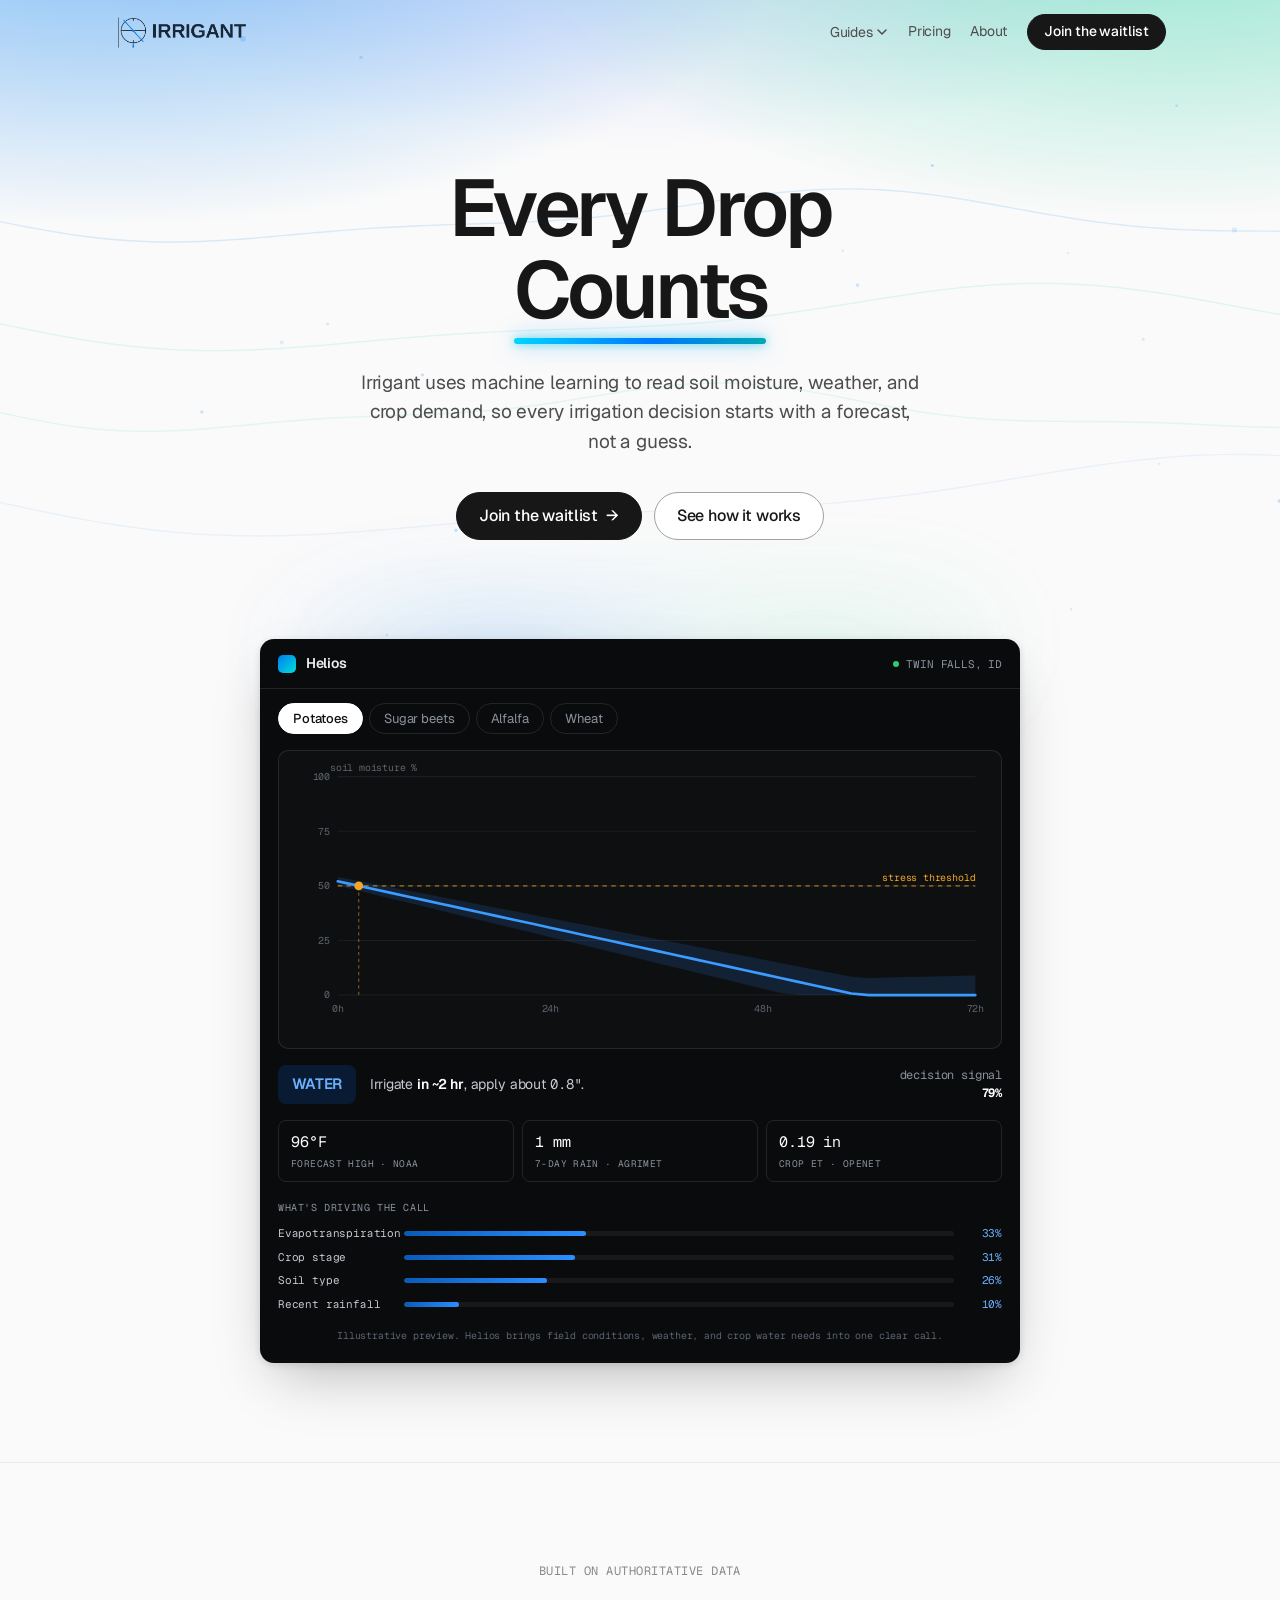
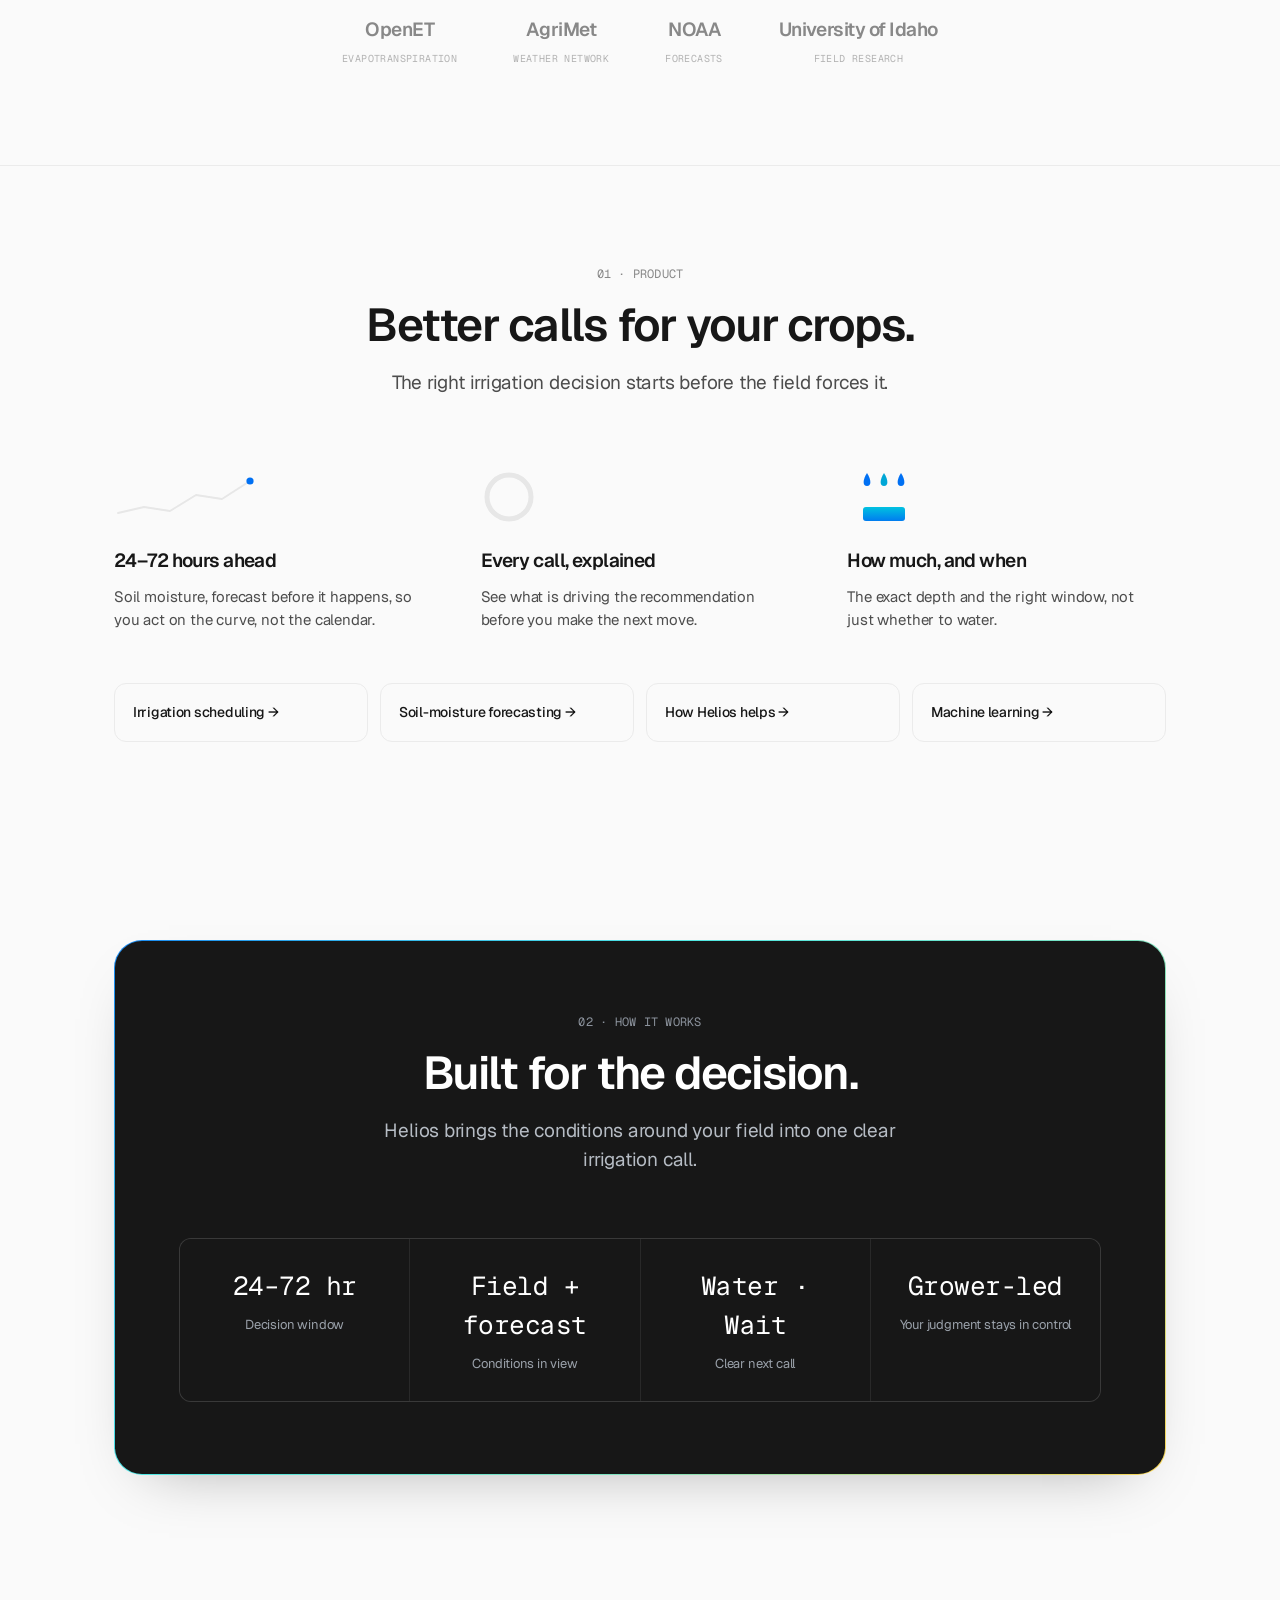
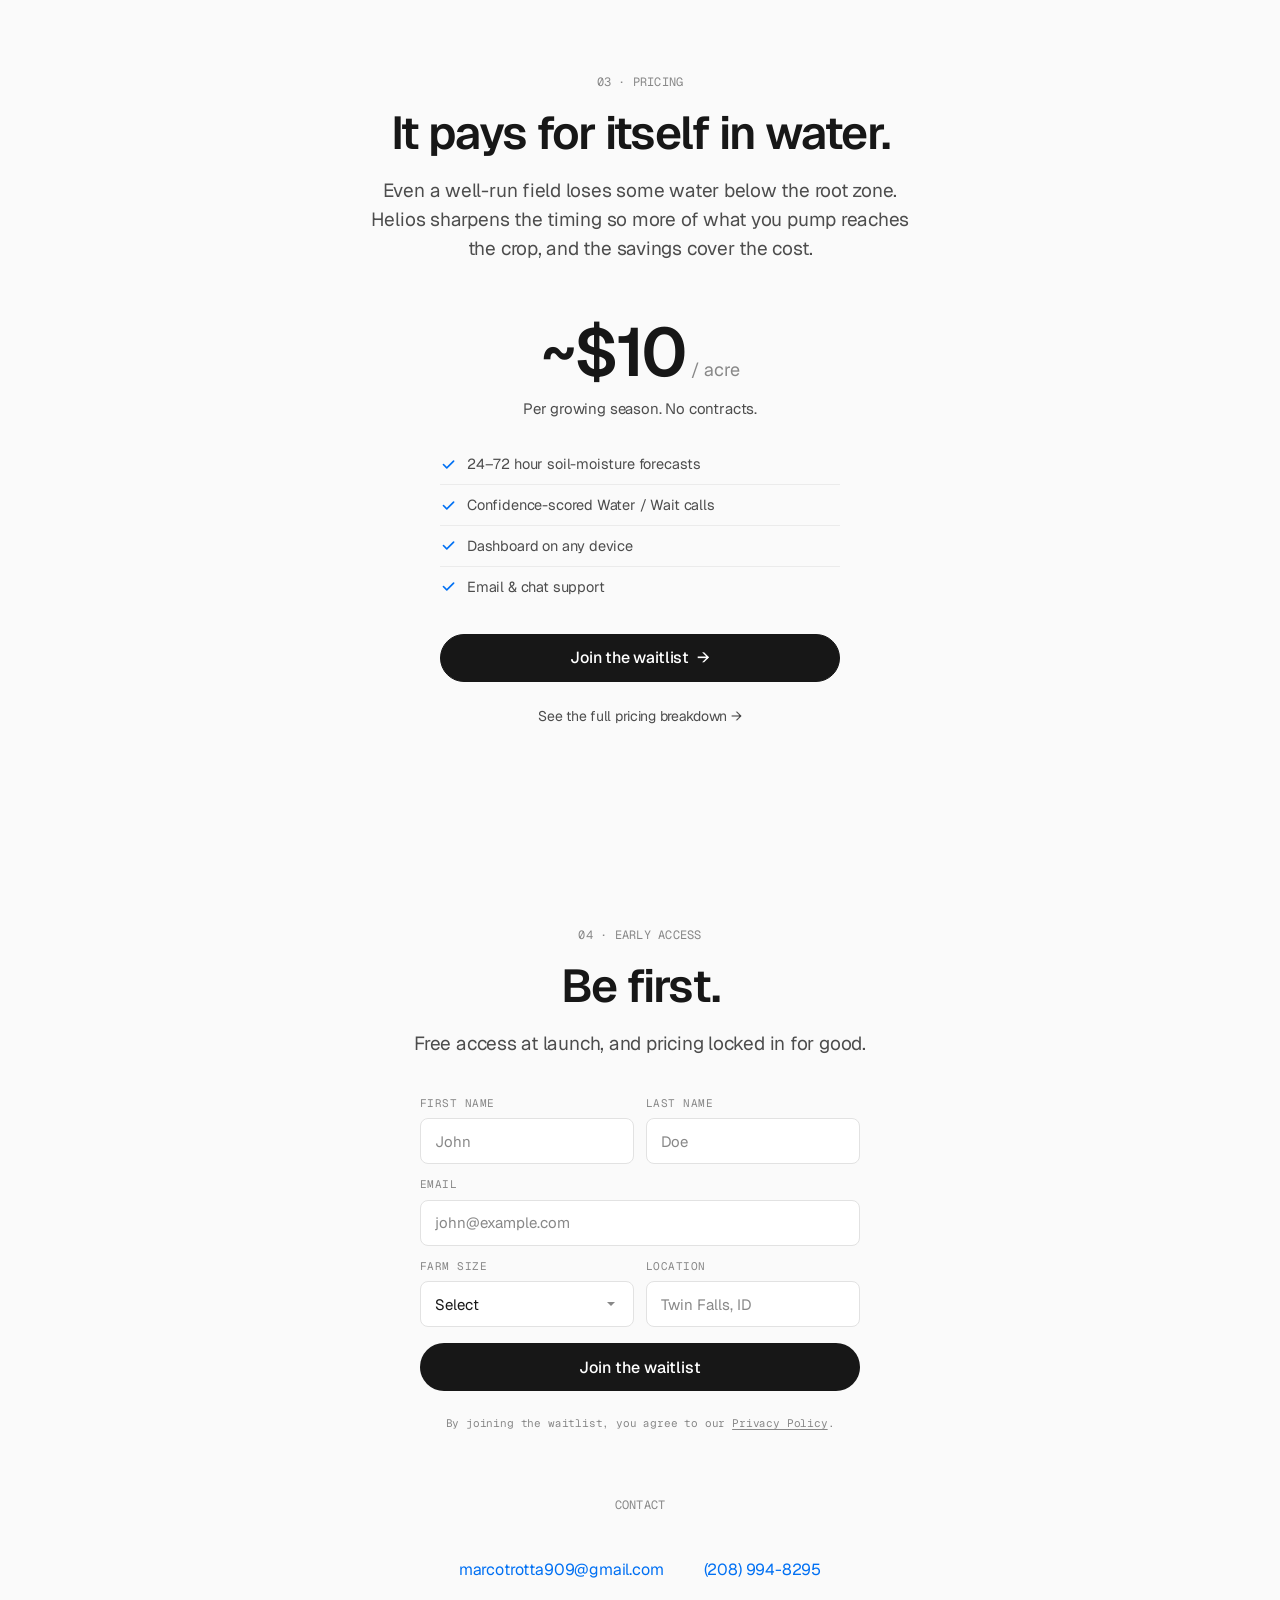
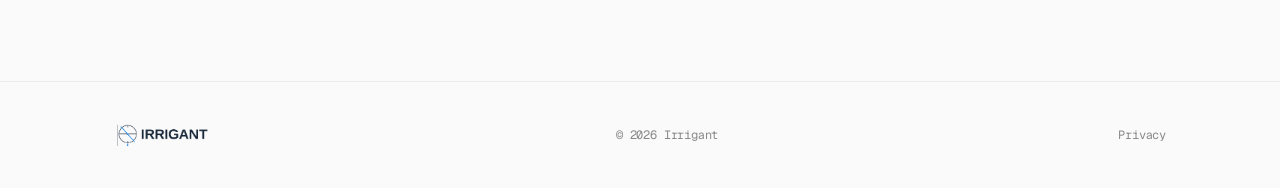
==== commit 7edbd8df: "Merge ea1391152ad42d581c075368f6118d4ba6d5a184 into 0d3e557276ffcbaf3c9c0ed1de2975c59dadc9e0" ====
--- a/index.html
+++ b/index.html
@@ -83,12 +83,24 @@
     nav { position: fixed; top: 0; left: 0; right: 0; z-index: 100; height: 64px; display: flex; align-items: center; transition: background .3s, border-color .3s, backdrop-filter .3s; border-bottom: 1px solid transparent; }
     nav.scrolled { background: rgba(250,250,250,0.8); backdrop-filter: blur(12px); -webkit-backdrop-filter: blur(12px); border-color: var(--hairline); }
     nav .wrap { display: flex; align-items: center; justify-content: space-between; width: 100%; }
-    .nav-brand img { height: 48px; width: auto; display: block; mix-blend-mode: multiply; }
-    .foot-brand img { height: 34px; width: auto; display: block; mix-blend-mode: multiply; }
+    .nav-brand img { height: 48px; width: auto; display: block; }
+    .foot-brand img { height: 34px; width: auto; display: block; }
     .nav-right { display: flex; align-items: center; gap: 20px; }
     .nav-link { font-size: 14px; letter-spacing: -0.02em; color: var(--body); text-decoration: none; transition: color .15s; }
     .nav-link:hover { color: var(--ink); }
     @media (max-width: 640px) { .nav-link.hide-sm { display: none; } }
+
+    /* guides dropdown */
+    .nav-dropdown { position: relative; }
+    .nav-dropdown-toggle { display: flex; align-items: center; gap: 4px; cursor: pointer; background: none; border: none; padding: 0; font-family: var(--font); }
+    .nav-dropdown-toggle svg { transition: transform .2s; }
+    .nav-dropdown.open .nav-dropdown-toggle svg { transform: rotate(180deg); }
+    .nav-dropdown-menu { position: absolute; top: calc(100% + 12px); left: 50%; transform: translateX(-50%); background: #fff; border: 1px solid var(--hairline); border-radius: 12px; box-shadow: var(--shadow-3); padding: 6px; min-width: 220px; opacity: 0; pointer-events: none; transform: translateX(-50%) translateY(-6px); transition: opacity .18s, transform .18s; }
+    .nav-dropdown.open .nav-dropdown-menu { opacity: 1; pointer-events: auto; transform: translateX(-50%) translateY(0); }
+    .nav-dropdown-item { display: block; padding: 10px 14px; font-size: 14px; letter-spacing: -0.02em; color: var(--body); text-decoration: none; border-radius: 8px; transition: background .12s, color .12s; }
+    .nav-dropdown-item:hover { background: var(--canvas); color: var(--ink); }
+    .nav-dropdown-item strong { display: block; color: var(--ink); font-weight: 500; margin-bottom: 2px; }
+    .nav-dropdown-item span { font-size: 12px; color: var(--muted); }
 
     /* buttons (pills) */
     .btn { display: inline-flex; align-items: center; justify-content: center; gap: 8px; font-family: var(--font); font-weight: 500; text-decoration: none; cursor: pointer; border-radius: 100px; transition: background .2s, color .2s, border-color .2s, transform .15s; white-space: nowrap; }
@@ -101,28 +113,24 @@
     .btn:hover .arr { transform: translateX(2px); }
 
     /* hero */
-    .hero { position: relative; padding: 168px 0 var(--pad); overflow: hidden; }
-    .mesh { position: absolute; top: -120px; left: 50%; transform: translateX(-50%); width: 1300px; max-width: 150vw; height: 640px; z-index: 0; pointer-events: none;
+    .hero { position: relative; padding: 168px 0 var(--pad); overflow: hidden;
       background:
-        radial-gradient(34% 50% at 18% 18%, rgba(0,124,240,0.50), transparent 70%),
-        radial-gradient(34% 48% at 44% 4%, rgba(0,223,216,0.42), transparent 70%),
-        radial-gradient(36% 52% at 72% 16%, rgba(52,211,153,0.40), transparent 70%),
-        radial-gradient(28% 44% at 92% 6%, rgba(249,203,40,0.34), transparent 70%);
-      filter: blur(46px) saturate(138%);
-      opacity: 0.85;
-      mask-image: radial-gradient(70% 80% at 50% 30%, #000 30%, transparent 78%);
-      -webkit-mask-image: radial-gradient(70% 80% at 50% 30%, #000 30%, transparent 78%);
-      animation: meshdrift 18s ease-in-out infinite;
-    }
-    @keyframes meshdrift { 0%{transform:translateX(-50%) scale(1);} 50%{transform:translateX(-51%) translateY(14px) scale(1.07);} 100%{transform:translateX(-50%) scale(1);} }
+        radial-gradient(82% 72% at 8% -12%, rgba(0,124,240,0.48), transparent 66%),
+        radial-gradient(80% 70% at 92% -12%, rgba(34,205,158,0.48), transparent 66%),
+        radial-gradient(72% 62% at 50% -16%, rgba(120,140,250,0.30), transparent 64%); }
     .hero-canvas { position: absolute; inset: 0; z-index: 0; width: 100%; height: 100%; pointer-events: none; }
-    .grad { background: linear-gradient(110deg, #007cf0, #00c2b8 46%, #34d399); -webkit-background-clip: text; background-clip: text; color: transparent; }
-    @media (prefers-reduced-motion: reduce) { .mesh { animation: none; } }
     .hero .wrap { position: relative; z-index: 1; text-align: center; }
     .hero .badge { display: inline-flex; align-items: center; gap: 8px; font-family: var(--mono); font-size: 12px; color: var(--body); background: var(--canvas); border: 1px solid var(--hairline); border-radius: 100px; padding: 6px 14px; margin-bottom: 30px; box-shadow: var(--shadow-2); }
     .hero .badge .dot { width: 6px; height: 6px; border-radius: 50%; background: #2ecc71; }
-    .hero h1 { margin-bottom: 24px; }
-    .hero h1 .em { color: var(--link); }
+    .hero h1 { margin-bottom: 24px; opacity: 0; transform: translateY(20px); animation: htin 1s cubic-bezier(.2,.7,.2,1) .1s forwards; }
+    @keyframes htin { to { opacity: 1; transform: none; } }
+    .rotate { position: relative; display: inline-block; text-align: center; padding-bottom: 0.16em; vertical-align: top; transition: width .4s cubic-bezier(.2,.7,.2,1); }
+    .rotate .rw { display: inline-block; transition: opacity .3s ease, transform .3s ease; }
+    .rotate::after { content: ''; position: absolute; left: 0; right: 0; bottom: 0; height: 6px; border-radius: 6px;
+      background: linear-gradient(90deg, #00d4ff, #0078ff, #00b3a4, #25e0c4, #00d4ff); background-size: 220% 100%;
+      animation: waterflow 4.2s linear infinite; box-shadow: 0 0 22px rgba(0,150,255,0.5), 0 0 8px rgba(0,215,225,0.6); }
+    @keyframes waterflow { to { background-position: 220% 0; } }
+    @media (prefers-reduced-motion: reduce){ .hero h1 { animation: none; opacity: 1; transform: none; } .rotate::after { animation: none; } .rotate .rw { transition: none; } }
     .hero .lead { max-width: 560px; margin: 0 auto 36px; }
     .hero-actions { display: inline-flex; gap: 12px; flex-wrap: wrap; justify-content: center; }
 
@@ -141,8 +149,7 @@
     .app-loc .dot { width: 6px; height: 6px; border-radius: 50%; background: #2ecc71; }
 
     .app-tabs { display: flex; gap: 6px; padding: 14px 18px 0; flex-wrap: wrap; }
-    .app-tab { font-family: var(--font); font-size: 13px; color: var(--app-mute); background: transparent; border: 1px solid var(--app-line); border-radius: 100px; padding: 6px 14px; cursor: pointer; transition: all .15s; letter-spacing: -0.01em; }
-    .app-tab:hover { color: var(--app-text); }
+    .app-tab { font-family: var(--font); font-size: 13px; color: var(--app-mute); background: transparent; border: 1px solid var(--app-line); border-radius: 100px; padding: 6px 14px; transition: all .35s; letter-spacing: -0.01em; }
     .app-tab.active { background: #fff; color: #111; border-color: #fff; font-weight: 500; }
 
     .app-body { padding: 16px 18px 20px; }
@@ -226,7 +233,7 @@
     @keyframes wtrise { 0%,100%{transform:scaleY(0.4);} 50%{transform:scaleY(0.88);} }
     @media (prefers-reduced-motion: reduce){ .fc-line,.fc-dot,.cf-arc,.wt-d,.wt-fill{ animation:none; } .fc-line{stroke-dashoffset:0;} .cf-arc{stroke-dashoffset:36;} .fc-dot{opacity:1;} }
 
-    /* dark band — the science */
+    /* dark band, the science */
     .dark-panel { position: relative; color: #fff; border-radius: 28px; padding: clamp(52px, 8vh, 92px) clamp(28px, 5vw, 72px); text-align: center; border: 1px solid transparent;
       background: linear-gradient(var(--ink), var(--ink)) padding-box, linear-gradient(135deg, rgba(0,124,240,0.9), rgba(0,223,216,0.68) 36%, rgba(52,211,153,0.62) 66%, rgba(249,203,40,0.78)) border-box;
       box-shadow: 0 24px 60px -34px rgba(0,0,0,0.35); }
@@ -259,6 +266,8 @@
     .wl-submit { height: 48px; border-radius: 100px; background: var(--ink); color: #fff; border: none; font-family: var(--font); font-size: 16px; font-weight: 500; cursor: pointer; transition: background .2s, transform .15s; margin-top: 4px; }
     .wl-submit:hover { background: #000; transform: translateY(-1px); }
     .wl-note { font-family: var(--mono); font-size: 11px; color: var(--mute); text-align: center; margin-top: 12px; }
+    .wl-note a { color: inherit; text-underline-offset: 2px; }
+    .wl-note a:hover { text-decoration: underline; }
     .wl-success { display: none; text-align: center; margin-top: 32px; }
     .wl-success.show { display: block; }
 
@@ -270,6 +279,8 @@
     footer .wrap { display: flex; align-items: center; justify-content: space-between; gap: 16px; flex-wrap: wrap; }
     .footer-logo { height: 22px; opacity: 0.85; }
     .footer-text { font-family: var(--mono); font-size: 12px; color: var(--mute); }
+    .footer-link { font-family: var(--mono); font-size: 12px; color: var(--mute); text-decoration: none; }
+    .footer-link:hover { color: var(--ink); text-decoration: underline; text-underline-offset: 2px; }
 
     @media (max-width: 820px) {
       .features-grid { grid-template-columns: 1fr; }
@@ -294,11 +305,34 @@
 
   <nav id="nav">
     <div class="wrap">
-      <span class="nav-brand"><img src="assets/logos/IrrigantLIGHT.png" alt="Irrigant"></span>
+      <span class="nav-brand"><img src="assets/logos/IrrigantTRANSPARENT.png" alt="Irrigant"></span>
       <div class="nav-right">
-        <a href="irrigation-scheduling.html" class="nav-link hide-sm">Guides</a>
-        <a href="#science" class="nav-link hide-sm">How it works</a>
-        <a href="#pricing" class="nav-link hide-sm">Pricing</a>
+        <div class="nav-dropdown hide-sm" id="guidesDropdown">
+          <button class="nav-link nav-dropdown-toggle" onclick="toggleGuidesDropdown(event)">
+            Guides
+            <svg width="12" height="12" viewBox="0 0 12 12" fill="none"><path d="M2 4l4 4 4-4" stroke="currentColor" stroke-width="1.5" stroke-linecap="round" stroke-linejoin="round"/></svg>
+          </button>
+          <div class="nav-dropdown-menu">
+            <a href="irrigation-scheduling.html" class="nav-dropdown-item">
+              <strong>Irrigation Scheduling</strong>
+              <span>How Helios times your irrigation runs</span>
+            </a>
+            <a href="soil-moisture-forecasting.html" class="nav-dropdown-item">
+              <strong>Soil Moisture Forecasting</strong>
+              <span>Predicting field conditions 7 days out</span>
+            </a>
+            <a href="machine-learning.html" class="nav-dropdown-item">
+              <strong>Machine Learning</strong>
+              <span>The models behind the predictions</span>
+            </a>
+            <a href="how-helios-helps.html" class="nav-dropdown-item">
+              <strong>How Helios Helps</strong>
+              <span>Real-world impact for growers</span>
+            </a>
+          </div>
+        </div>
+        <a href="pricing.html" class="nav-link hide-sm">Pricing</a>
+        <a href="about.html" class="nav-link hide-sm">About</a>
         <a href="#waitlist" class="btn btn-primary btn-sm">Join the waitlist</a>
       </div>
     </div>
@@ -306,12 +340,10 @@
 
   <!-- HERO -->
   <header class="hero">
-    <div class="mesh"></div>
     <canvas class="hero-canvas" id="heroCanvas"></canvas>
     <div class="wrap">
-      <span class="badge"><span class="dot"></span> Now enrolling pilot farms</span>
-      <h1 class="h-hero">Know when to water.<br><span class="grad">And how much.</span></h1>
-      <p class="lead">Irrigant gives growers a clearer read on soil moisture, weather, and crop water needs, so every irrigation decision starts with better information.</p>
+      <h1 class="h-hero">Every Drop<br><span class="rotate"><span class="rw">Counts</span></span></h1>
+      <p class="lead">Irrigant uses machine learning to read soil moisture, weather, and crop demand, so every irrigation decision starts with a forecast, not a guess.</p>
       <div class="hero-actions">
         <a href="#waitlist" class="btn btn-primary">Join the waitlist <span class="arr">→</span></a>
         <a href="#product" class="btn btn-secondary">See how it works</a>
@@ -340,31 +372,13 @@
           <div class="rec" id="rec">
             <div class="rec-badge" id="recBadge">WATER</div>
             <div class="rec-text" id="recText">Irrigate soon.</div>
-            <div class="rec-conf" id="recConf">decision signal<br><b>—</b></div>
+            <div class="rec-conf" id="recConf">decision signal<br><b>0%</b></div>
           </div>
 
           <div class="chips">
-            <div class="chip"><div class="cv" id="chTemp">—</div><div class="ck">Forecast high · NOAA</div></div>
-            <div class="chip"><div class="cv" id="chRain">—</div><div class="ck">7-day rain · AgriMet</div></div>
-            <div class="chip"><div class="cv" id="chEt">—</div><div class="ck">Crop ET · OpenET</div></div>
-          </div>
-
-          <div class="app-controls">
-            <div class="ctl">
-              <div class="ctl-label">Soil type</div>
-              <div class="seg" id="soilSeg">
-                <button data-soil="sandy">Sandy</button>
-                <button data-soil="loam" class="active">Loam</button>
-                <button data-soil="clay">Clay</button>
-              </div>
-            </div>
-            <div class="ctl">
-              <div class="ctl-label">This week's forecast</div>
-              <div class="seg" id="scenSeg">
-                <button data-scen="dry" class="active">Hot &amp; dry</button>
-                <button data-scen="wet">Cool &amp; wet</button>
-              </div>
-            </div>
+            <div class="chip"><div class="cv" id="chTemp">·</div><div class="ck">Forecast high · NOAA</div></div>
+            <div class="chip"><div class="cv" id="chRain">·</div><div class="ck">7-day rain · AgriMet</div></div>
+            <div class="chip"><div class="cv" id="chEt">·</div><div class="ck">Crop ET · OpenET</div></div>
           </div>
 
           <div class="drivers">
@@ -395,7 +409,7 @@
   <section class="block" id="features">
     <div class="wrap">
       <div class="sec-head reveal">
-        <span class="eyebrow">01 — Product</span>
+        <span class="eyebrow">01 · Product</span>
         <h2 class="h-lg">Better calls for your crops.</h2>
         <p class="lead">The right irrigation decision starts before the field forces it.</p>
       </div>
@@ -410,7 +424,7 @@
             </svg>
           </div>
           <h3>24–72 hours ahead</h3>
-          <p>Soil moisture, forecast before it happens — so you act on the curve, not the calendar.</p>
+          <p>Soil moisture, forecast before it happens, so you act on the curve, not the calendar.</p>
         </div>
         <div class="feature reveal">
           <div class="viz viz-cf">
@@ -435,14 +449,14 @@
             </svg>
           </div>
           <h3>How much, and when</h3>
-          <p>The exact depth and the right window — not just whether to water.</p>
+          <p>The exact depth and the right window, not just whether to water.</p>
         </div>
       </div>
       <div class="guide-links reveal" aria-label="Irrigation guides">
         <a class="guide-link" href="irrigation-scheduling.html">Irrigation scheduling <span aria-hidden="true">→</span></a>
         <a class="guide-link" href="soil-moisture-forecasting.html">Soil-moisture forecasting <span aria-hidden="true">→</span></a>
         <a class="guide-link" href="how-helios-helps.html">How Helios helps <span aria-hidden="true">→</span></a>
-        <a class="guide-link" href="potato-irrigation-guide.html">Potato irrigation <span aria-hidden="true">→</span></a>
+        <a class="guide-link" href="machine-learning.html">Machine learning <span aria-hidden="true">→</span></a>
       </div>
     </div>
   </section>
@@ -451,7 +465,7 @@
   <section class="block" id="science">
     <div class="wrap">
      <div class="dark-panel reveal">
-      <span class="eyebrow reveal">02 — How it works</span>
+      <span class="eyebrow reveal">02 · How it works</span>
       <h2 class="h-lg reveal">Built for the decision.</h2>
       <p class="lead reveal">Helios brings the conditions around your field into one clear irrigation call.</p>
       <div class="sci-grid">
@@ -468,8 +482,9 @@
   <section class="block" id="pricing">
     <div class="wrap">
       <div class="sec-head reveal">
-        <span class="eyebrow">03 — Pricing</span>
-        <h2 class="h-lg">Simple, honest pricing.</h2>
+        <span class="eyebrow">03 · Pricing</span>
+        <h2 class="h-lg">It pays for itself in water.</h2>
+        <p class="lead">Even a well-run field loses some water below the root zone. Helios sharpens the timing so more of what you pump reaches the crop, and the savings cover the cost.</p>
       </div>
       <div class="price-card reveal">
         <div class="price-amt">~$10<span class="per"> / acre</span></div>
@@ -482,6 +497,9 @@
         </ul>
         <a href="#waitlist" class="btn btn-primary" style="width:100%;">Join the waitlist <span class="arr">→</span></a>
       </div>
+      <div class="reveal" style="text-align:center; margin-top:22px;">
+        <a href="pricing.html" class="nav-link" style="font-size:14px;">See the full pricing breakdown <span aria-hidden="true">→</span></a>
+      </div>
     </div>
   </section>
 
@@ -489,7 +507,7 @@
   <section class="block" id="waitlist">
     <div class="wrap">
       <div class="sec-head reveal">
-        <span class="eyebrow">04 — Early access</span>
+        <span class="eyebrow">04 · Early access</span>
         <h2 class="h-lg">Be first.</h2>
         <p class="lead">Free access at launch, and pricing locked in for good.</p>
       </div>
@@ -513,7 +531,7 @@
           <div class="fg"><label for="location">Location</label><input type="text" id="location" name="location" placeholder="Twin Falls, ID"></div>
         </div>
         <button type="submit" class="wl-submit" id="submitBtn">Join the waitlist</button>
-        <p class="wl-note">No spam. Early signups get free access and the lowest pricing.</p>
+        <p class="wl-note">By joining the waitlist, you agree to our <a href="privacy.html">Privacy Policy</a>.</p>
       </form>
       <div class="wl-success" id="formSuccess">
         <h2 class="h-md">You're on the list.</h2>
@@ -531,11 +549,22 @@
 
   <footer>
     <div class="wrap">
-      <span class="foot-brand"><img src="assets/logos/IrrigantLIGHT.png" alt="Irrigant"></span>
+      <span class="foot-brand"><img src="assets/logos/IrrigantTRANSPARENT.png" alt="Irrigant"></span>
       <span class="footer-text">© 2026 Irrigant</span>
+      <a class="footer-link" href="privacy.html">Privacy</a>
     </div>
   </footer>
 
+  <script>
+  function toggleGuidesDropdown(e) {
+    e.stopPropagation();
+    document.getElementById('guidesDropdown').classList.toggle('open');
+  }
+  document.addEventListener('click', function() {
+    var d = document.getElementById('guidesDropdown');
+    if (d) d.classList.remove('open');
+  });
+  </script>
   <script>
   (function(){
     'use strict';
@@ -609,6 +638,26 @@
       });
     });
 
+    /* rotating headline word */
+    (function(){
+      var wrap = document.querySelector('.rotate'), rw = wrap && wrap.querySelector('.rw');
+      if(!rw) return;
+      var words = ['Counts','Measured','Predicted','Saved'], i = 0;
+      function setW(){ wrap.style.width = Math.ceil(rw.offsetWidth) + 'px'; }
+      setW(); window.addEventListener('resize', setW, { passive:true });
+      var reduce = window.matchMedia && window.matchMedia('(prefers-reduced-motion: reduce)').matches;
+      if(reduce) return;
+      setInterval(function(){
+        rw.style.opacity = '0'; rw.style.transform = 'translateY(-0.3em)';
+        setTimeout(function(){
+          i = (i + 1) % words.length; rw.textContent = words[i];
+          rw.style.transition = 'none'; rw.style.transform = 'translateY(0.3em)'; rw.offsetHeight;
+          setW();
+          rw.style.transition = ''; rw.style.opacity = '1'; rw.style.transform = 'translateY(0)';
+        }, 300);
+      }, 2800);
+    })();
+
     /* ---- Helios forecast model ---- */
     var CROPS = {
       potatoes:{label:'Potatoes',kc:1.05,thr:50}, sugarbeets:{label:'Sugar beets',kc:1.0,thr:45},
@@ -681,7 +730,7 @@
       rec.classList.remove('water','wait');
       if(r.verdict==='WATER'){
         rec.classList.add('water'); badge.textContent='WATER';
-        text.innerHTML = 'Irrigate <b>'+r.when+'</b> — apply about <span class="mono">'+r.depth.toFixed(1)+'"</span>.';
+        text.innerHTML = 'Irrigate <b>'+r.when+'</b>, apply about <span class="mono">'+r.depth.toFixed(1)+'"</span>.';
       } else {
         rec.classList.add('wait'); badge.textContent='WAIT';
         text.innerHTML = 'Holds above the threshold. <b>No water needed</b> this window.';
@@ -700,10 +749,24 @@
       });
     }
 
-    document.getElementById('cropTabs').addEventListener('click', function(e){ var b=e.target.closest('.app-tab'); if(!b) return; state.crop=b.getAttribute('data-crop'); this.querySelectorAll('.app-tab').forEach(function(x){x.classList.remove('active');}); b.classList.add('active'); render(); });
-    document.getElementById('soilSeg').addEventListener('click', function(e){ var b=e.target.closest('button'); if(!b) return; state.soil=b.getAttribute('data-soil'); this.querySelectorAll('button').forEach(function(x){x.classList.remove('active');}); b.classList.add('active'); render(); });
-    document.getElementById('scenSeg').addEventListener('click', function(e){ var b=e.target.closest('button'); if(!b) return; state.scen=b.getAttribute('data-scen'); this.querySelectorAll('button').forEach(function(x){x.classList.remove('active');}); b.classList.add('active'); render(); });
-    render();
+    /* self-playing demo: cycles fields automatically (non-interactive) */
+    var tabs = document.querySelectorAll('#cropTabs .app-tab');
+    var SEQ = [
+      { crop:'potatoes',   soil:'loam',  scen:'dry' },
+      { crop:'sugarbeets', soil:'clay',  scen:'wet' },
+      { crop:'alfalfa',    soil:'sandy', scen:'dry' },
+      { crop:'wheat',      soil:'clay',  scen:'wet' }
+    ];
+    var ci = 0;
+    function cycleCrop(){
+      var s = SEQ[ci];
+      state.crop = s.crop; state.soil = s.soil; state.scen = s.scen;
+      for(var b=0;b<tabs.length;b++){ tabs[b].classList.toggle('active', tabs[b].getAttribute('data-crop') === s.crop); }
+      render();
+      ci = (ci + 1) % SEQ.length;
+    }
+    cycleCrop();
+    setInterval(cycleCrop, 3800);
 
     var form = document.getElementById('waitlistForm'), submitBtn = document.getElementById('submitBtn'), success = document.getElementById('formSuccess');
     form.addEventListener('submit', function(e){
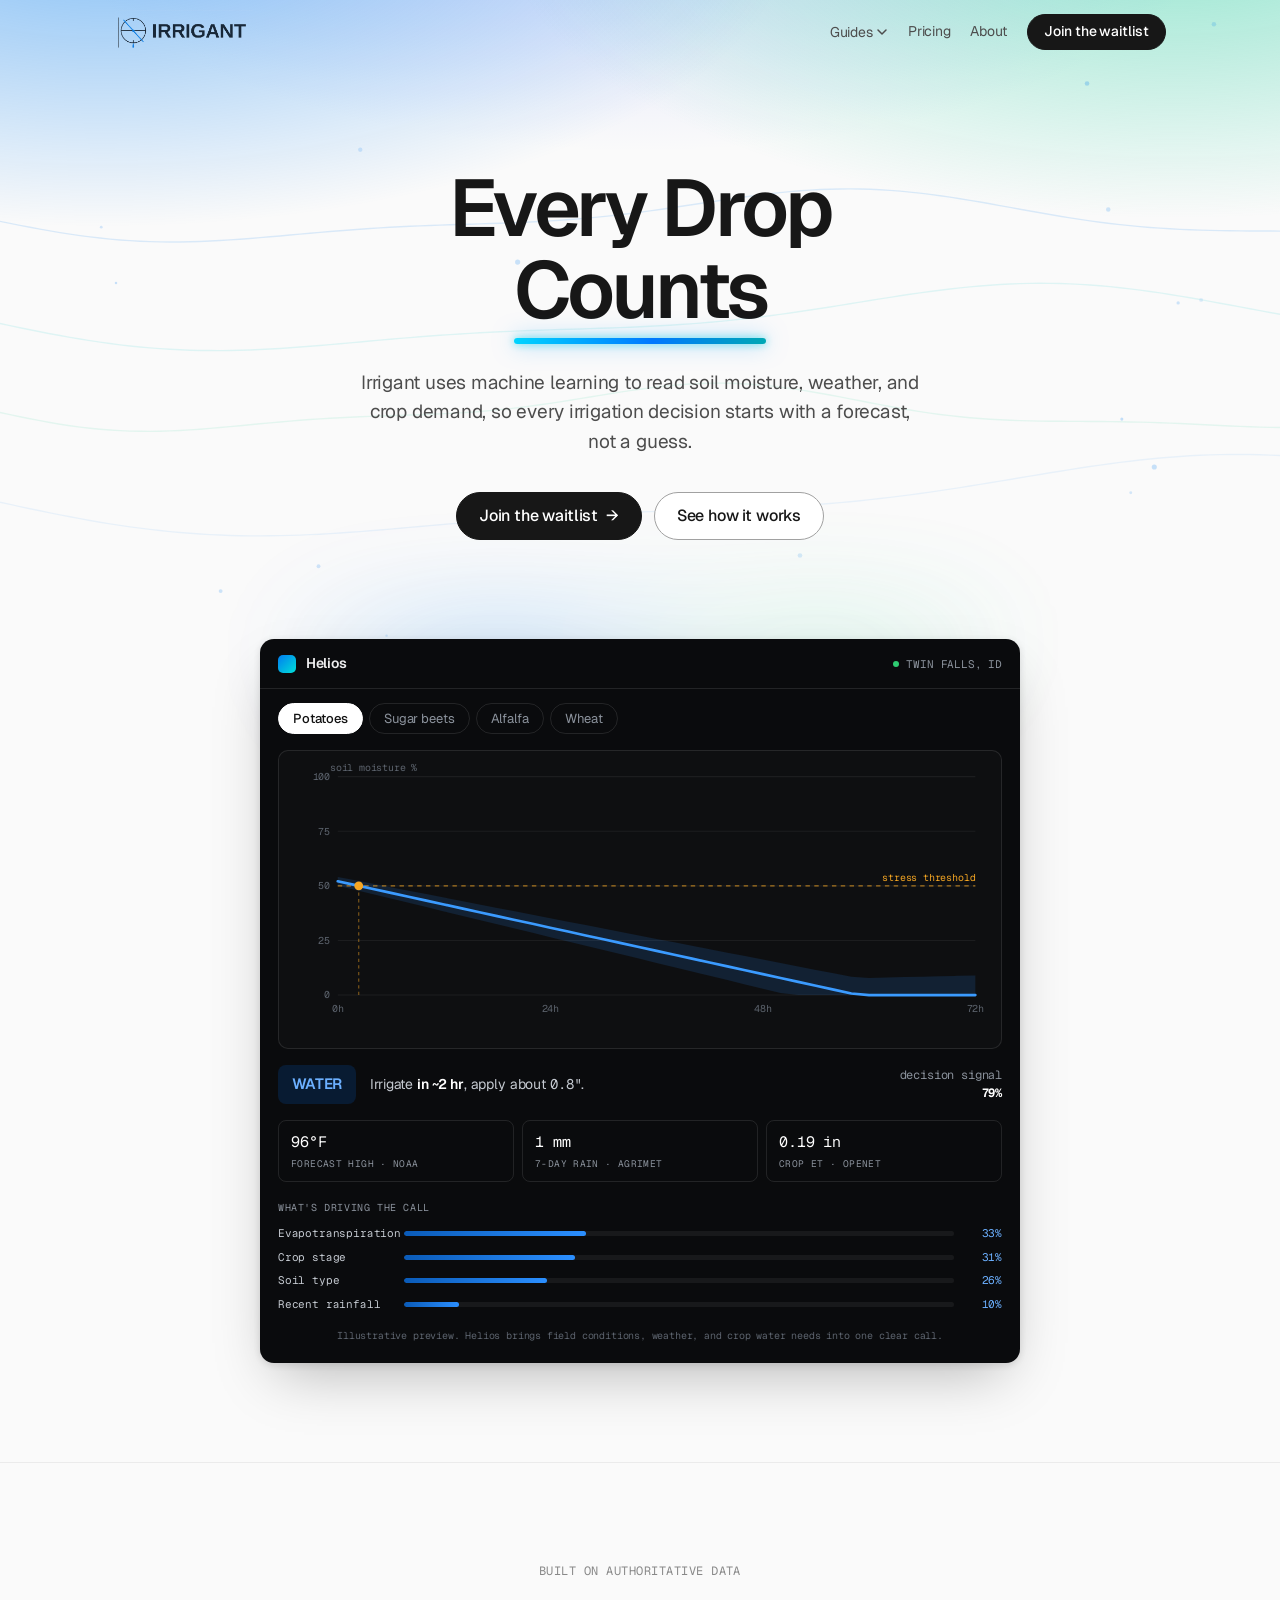
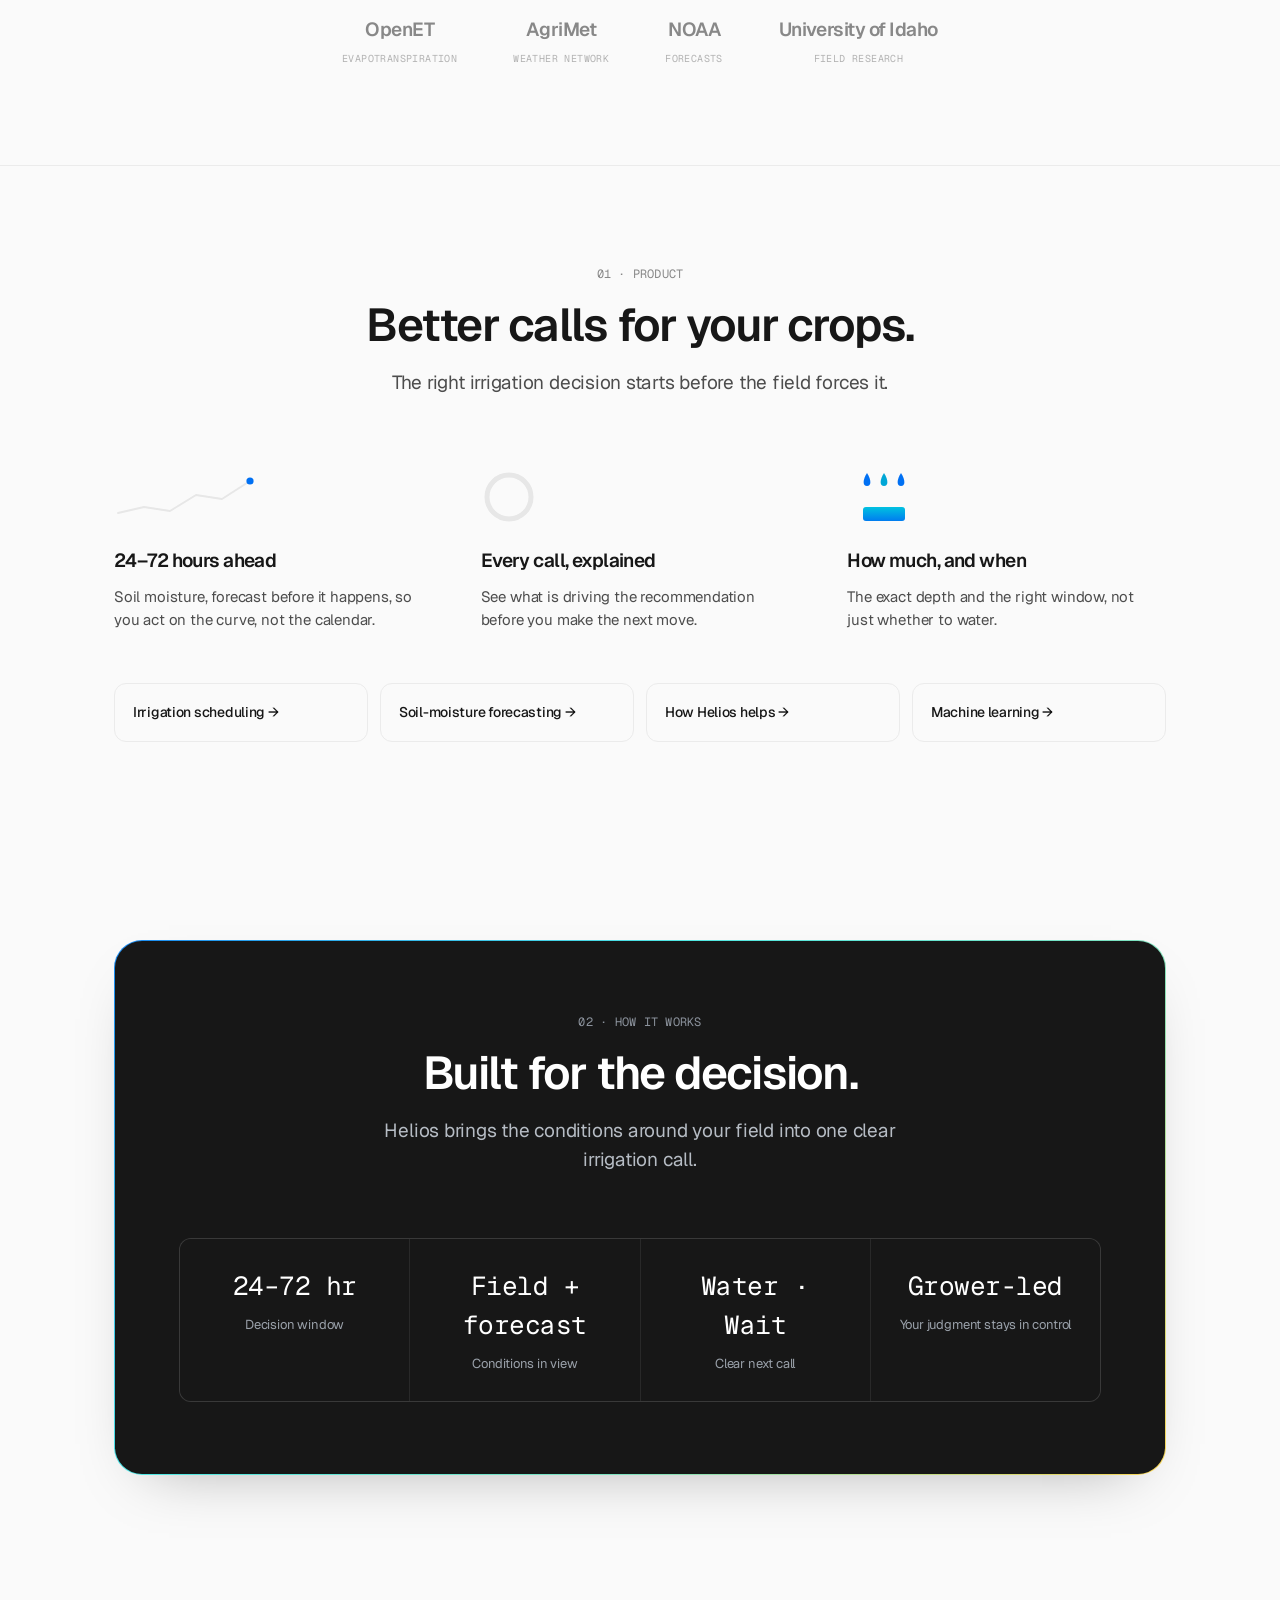
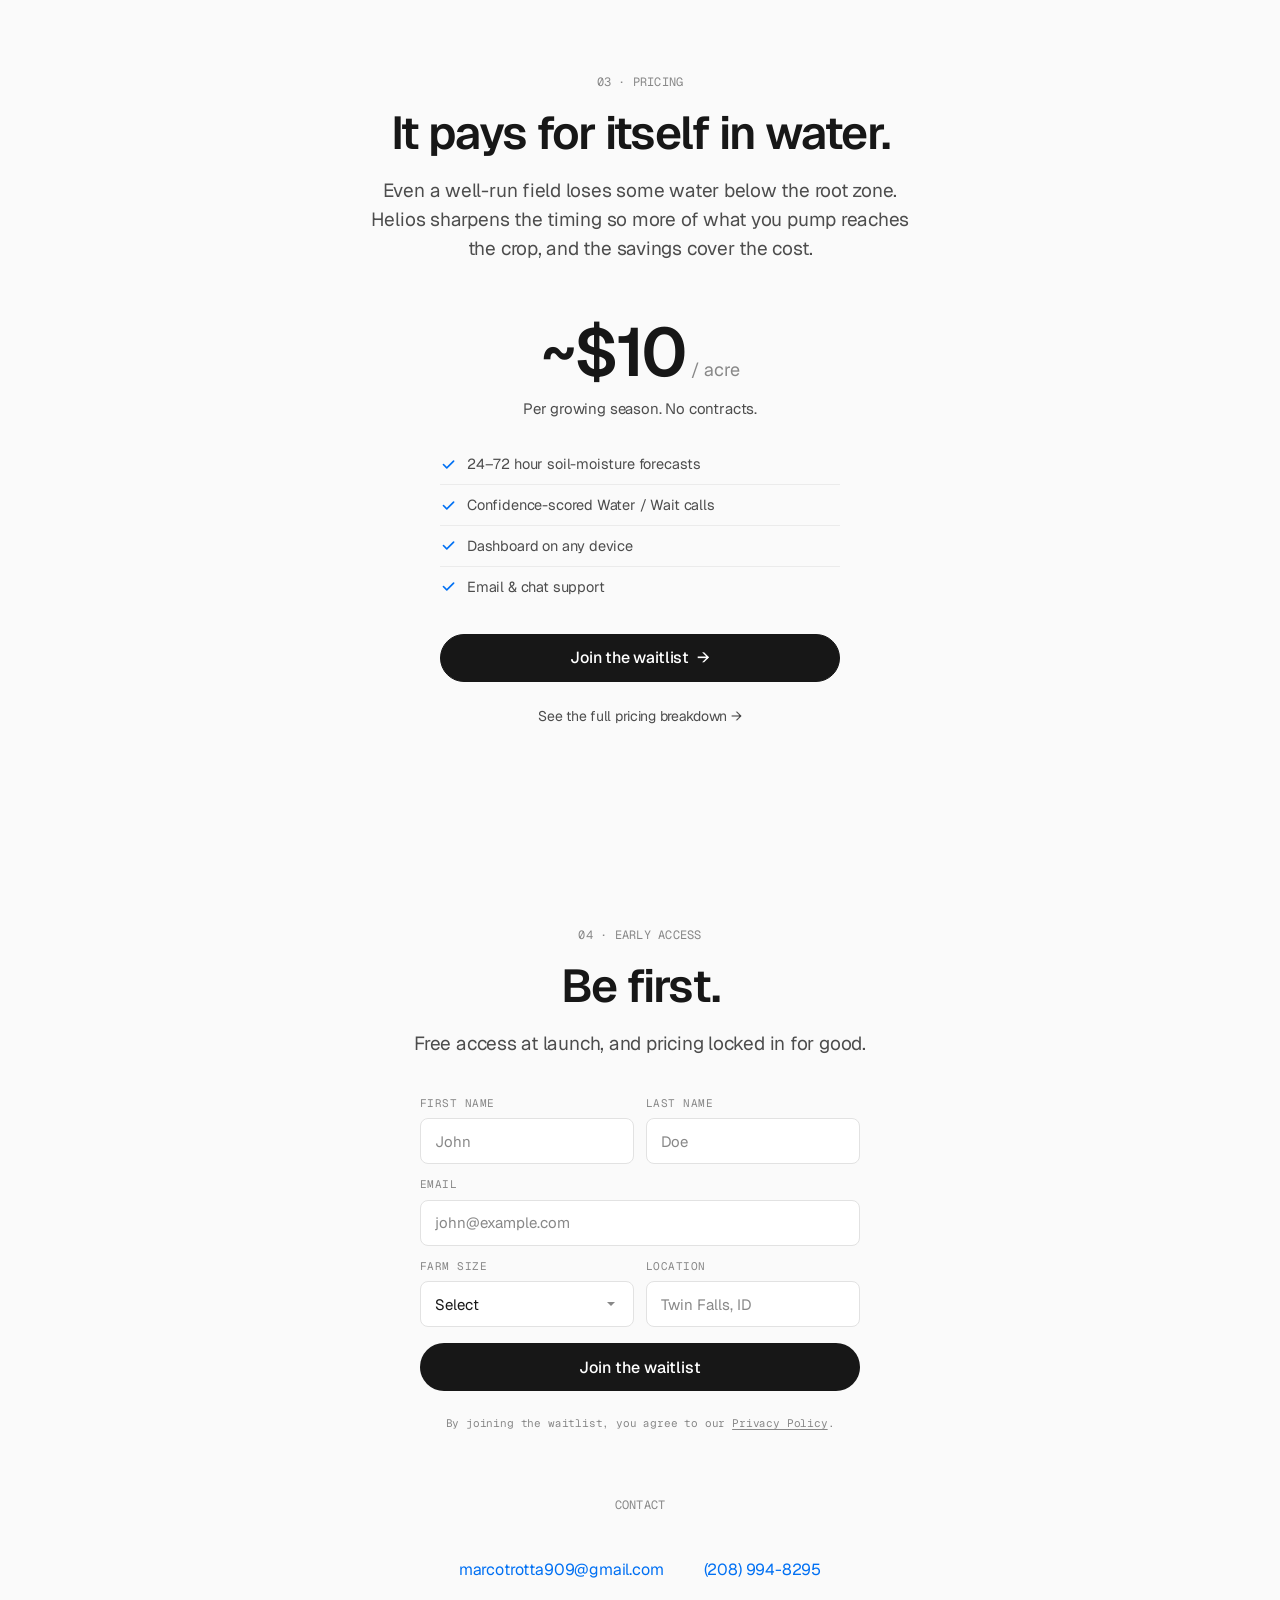
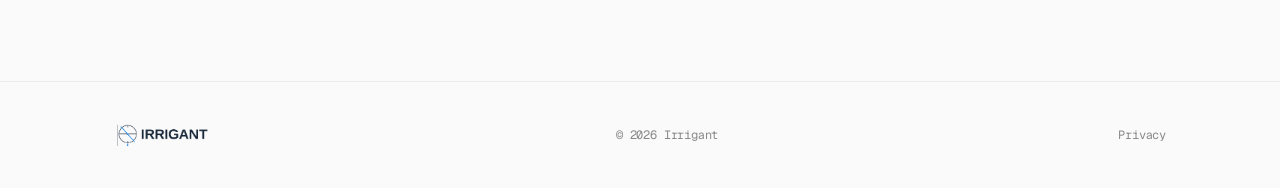
==== commit 5811b1d1: "Merge bccd4268a331f719d2df1ab8cdabb5e54a64d6cf into 0d3e557276ffcbaf3c9c0ed1de2975c59dadc9e0" ====
--- a/index.html
+++ b/index.html
@@ -3,6 +3,7 @@
 <head>
   <meta charset="UTF-8">
   <meta name="viewport" content="width=device-width, initial-scale=1.0">
+  <link rel="icon" href="/favicon.svg">
   <title>Irrigation Scheduling &amp; Soil-Moisture Forecasting | Irrigant</title>
   <meta name="description" content="Know when to water and how much to apply. Irrigant gives growers a clearer read on soil moisture, weather, and crop water needs.">
   <link rel="canonical" href="https://irrigant.xyz/">
@@ -18,7 +19,7 @@
   <link rel="preconnect" href="https://fonts.googleapis.com">
   <link rel="preconnect" href="https://fonts.gstatic.com" crossorigin>
   <link href="https://fonts.googleapis.com/css2?family=Geist:wght@400;500;600&family=Geist+Mono:wght@400;500&display=swap" rel="stylesheet">
-  <script type="application/ld+json">{"@context":"https://schema.org","@graph":[{"@type":"Organization","name":"Irrigant","url":"https://irrigant.xyz/","logo":"https://irrigant.xyz/assets/logos/IrrigantLIGHT.png"},{"@type":"WebSite","name":"Irrigant","url":"https://irrigant.xyz/"}]}</script>
+  <script type="application/ld+json">{"@context":"https://schema.org","@graph":[{"@type":"Organization","name":"Irrigant","alternateName":"Irrigant Helios","url":"https://irrigant.xyz/","logo":"https://irrigant.xyz/assets/logos/IrrigantLIGHT.png","description":"Irrigant is an agricultural technology company. Its Helios platform uses machine learning to forecast soil moisture and tell growers when to irrigate and how much water to apply.","sameAs":["https://capitalpress.com/2026/05/26/western-innovator-high-school-students-work-on-ai-decision-tool-for-irrigators/"]},{"@type":"WebSite","name":"Irrigant","url":"https://irrigant.xyz/","inLanguage":"en"},{"@type":"SoftwareApplication","name":"Helios","applicationCategory":"BusinessApplication","operatingSystem":"Web","url":"https://irrigant.xyz/","publisher":{"@type":"Organization","name":"Irrigant"},"description":"Helios forecasts soil moisture 1–3 days ahead from weather, soil type and crop stage, and recommends irrigation timing and amount."}]}</script>
   <style>
     *, *::before, *::after { margin: 0; padding: 0; box-sizing: border-box; }
 
